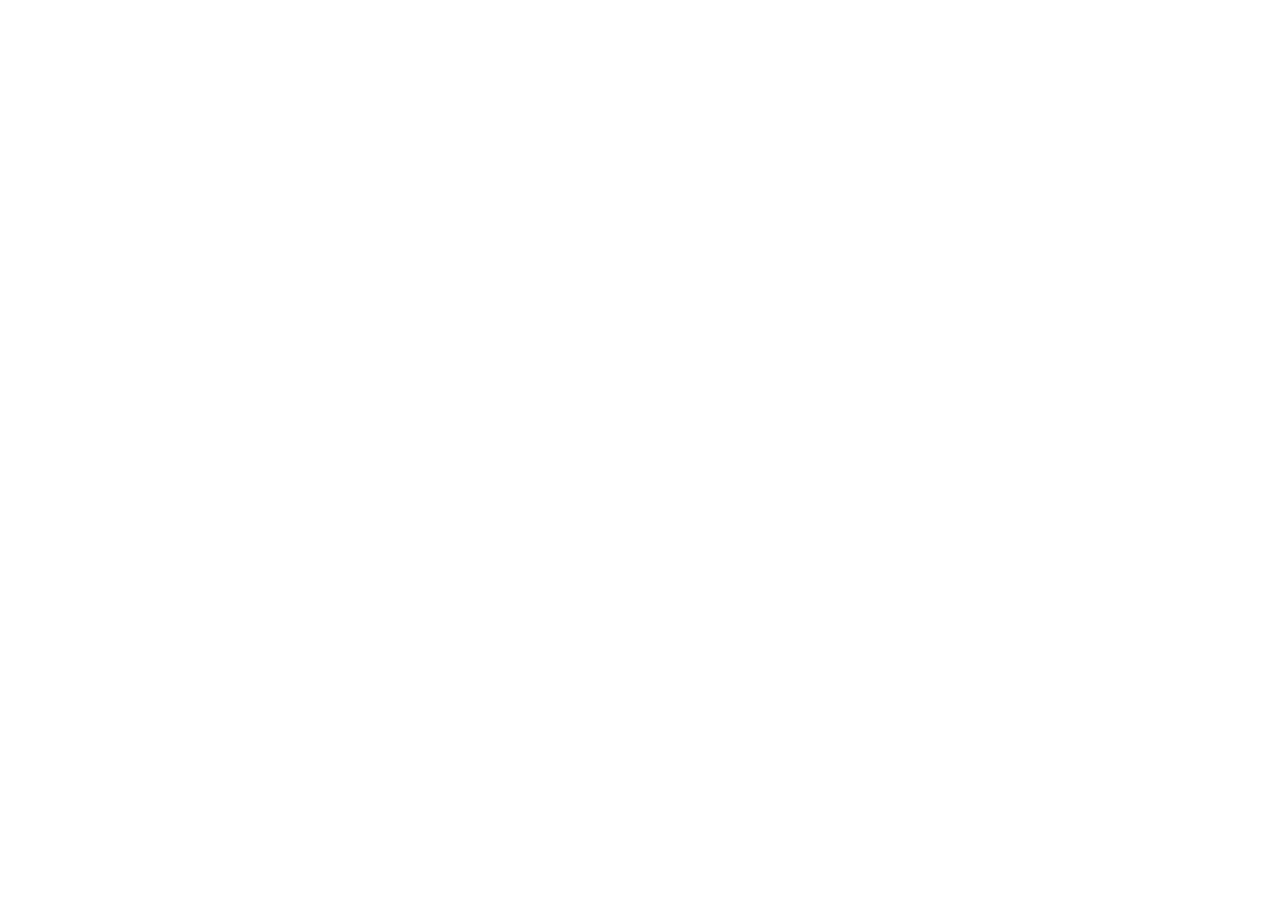
==== admin.html @ 138d5458 "fix: admin.html redirige al panel estable en CDN (carga fiable)" ====
<!DOCTYPE html>
<html lang="es">
<head>
<meta charset="UTF-8">
<meta name="viewport" content="width=device-width, initial-scale=1.0">
<title>Khaos Admin</title>
<meta http-equiv="refresh" content="0; url=https://cdn.jsdelivr.net/gh/khaosdeportivo/khaosdeportivo@0c971526acc7/admin.html">
<script>
  // Redirección inmediata al admin estable (commit que funcionaba)
  window.location.replace(
    'https://cdn.jsdelivr.net/gh/khaosdeportivo/khaosdeportivo@0c971526acc7/admin.html'
  );
</script>
</head>
<body style="font-family: system-ui, sans-serif; padding: 2rem; background: #0b0b10; color: #eee;">
  <p>Abriendo el panel de administraci&oacute;n…</p>
  <p style="margin-top:1rem;">
    Si no abre solo,
    <a style="color:#D4AF37" href="https://cdn.jsdelivr.net/gh/khaosdeportivo/khaosdeportivo@0c971526acc7/admin.html">
      haz clic aqu&iacute;
    </a>.
  </p>
</body>
</html>
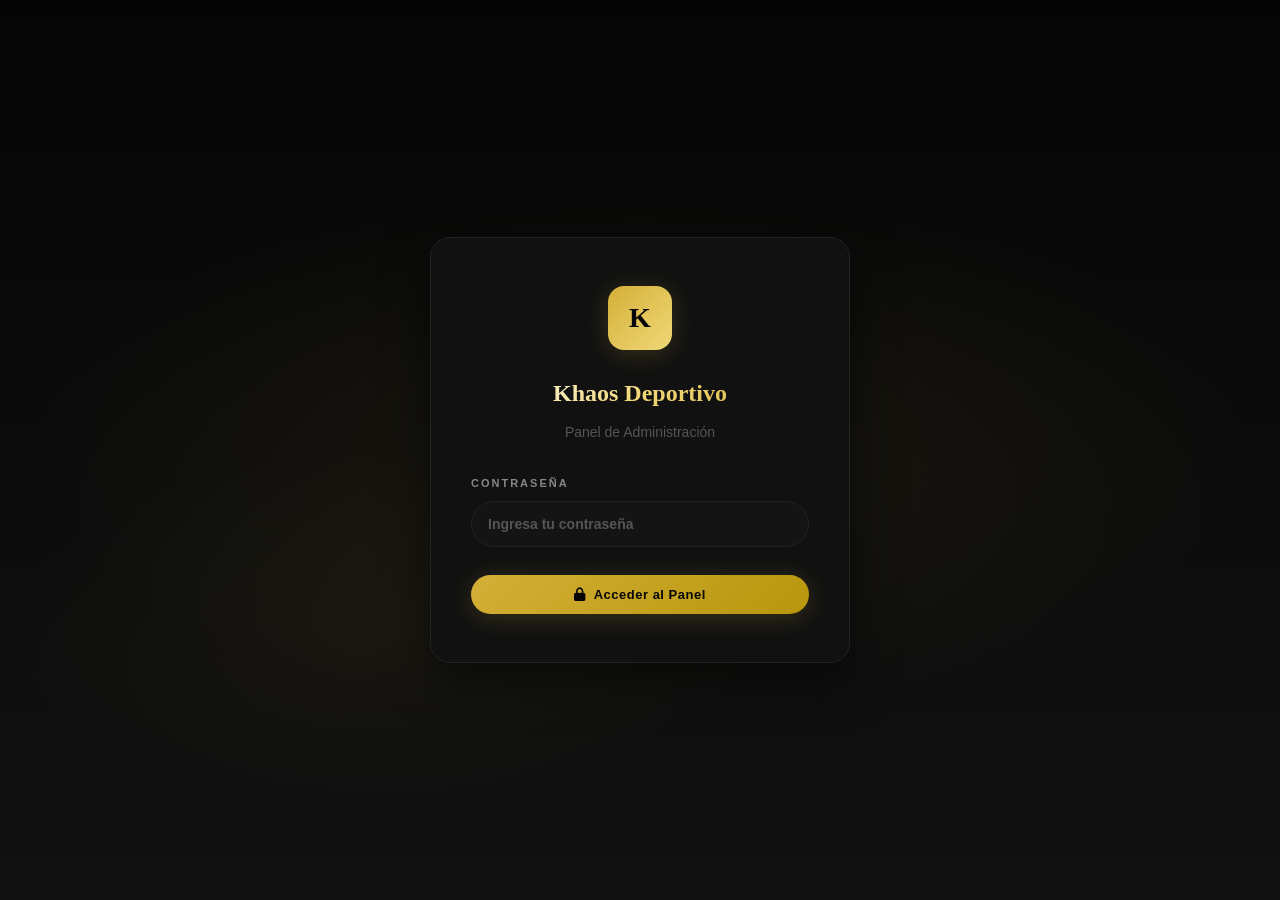
==== commit 2c43e193: "Add files via upload" ====
--- a/admin.html
+++ b/admin.html
@@ -2,23 +2,228 @@
 <html lang="es">
 <head>
 <meta charset="UTF-8">
-<meta name="viewport" content="width=device-width, initial-scale=1.0">
-<title>Khaos Admin</title>
-<meta http-equiv="refresh" content="0; url=https://cdn.jsdelivr.net/gh/khaosdeportivo/khaosdeportivo@0c971526acc7/admin.html">
+<meta name="referrer" content="strict-origin-when-cross-origin">
+<meta name="viewport" content="width=device-width, initial-scale=1.0, maximum-scale=1.0, user-scalable=no, viewport-fit=cover">
+<title>Khaos Deportivo — Panel de Administración</title>
+<link href="https://fonts.googleapis.com/css2?family=Montserrat:wght@300;400;500;600;700;800;900&family=JetBrains+Mono:wght@400;500;600&display=swap" rel="stylesheet">
+<link rel="stylesheet" href="https://cdnjs.cloudflare.com/ajax/libs/font-awesome/6.5.1/css/all.min.css">
+<script src="https://cdn.jsdelivr.net/npm/chart.js@4.4.1/dist/chart.umd.min.js"></script>
+<link rel="stylesheet" href="css/admin.css">
+</head>
+<body>
+<div class="scroll-indicator" id="scrollIndicator"></div>
+
+<div class="login-screen" id="loginScreen">
+    <div class="login-bg"><div class="login-particles" id="loginParticles"></div></div>
+    <div class="login-card">
+        <div class="login-logo">K</div>
+        <h1>Khaos Deportivo</h1>
+        <p>Panel de Administración</p>
+        <div class="login-form">
+            <div class="form-group">
+                <label>Contraseña</label>
+                <input type="password" class="form-input" id="loginPassword" placeholder="Ingresa tu contraseña" onkeypress="if(event.key==='Enter'){event.preventDefault();doLogin();}">
+            </div>
+            <div class="login-error" id="loginError">Contraseña incorrecta. Intenta de nuevo.</div>
+            <button type="button" class="btn btn-primary login-btn" onclick="doLogin()"><i class="fas fa-lock"></i> Acceder al Panel</button>
+        </div>
+        <div class="login-hint" style="display:none;"></div>
+    </div>
+</div>
+
+<div class="loading-overlay" id="loadingOverlay"><div class="spinner"></div><div class="loading-text">Cargando...</div></div>
+<div class="sidebar-backdrop" id="sidebarBackdrop" onclick="toggleMobileSidebar()"></div>
+
+<div class="app-layout" id="appLayout" style="display:none;">
+    <aside class="sidebar" id="sidebar">
+        <div class="sidebar-header"><div class="sidebar-logo">K</div><div class="sidebar-logo-text">KHAOS</div></div>
+        <nav class="sidebar-nav">
+            <div class="sidebar-section-title">Principal</div>
+            <a href="#" class="active" onclick="switchView('dashboard', this)"><i class="fas fa-chart-pie"></i><span class="sidebar-text">Dashboard</span></a>
+            <a href="#" onclick="switchView('products', this)"><i class="fas fa-box"></i><span class="sidebar-text">Productos</span><span class="badge" id="sidebarProductCount">0</span></a>
+            <div class="sidebar-section-title">Categorías</div>
+            <div id="sidebarCategories"></div>
+            <div class="sidebar-section-title">Gestión</div>
+            <a href="#" onclick="switchView('orders', this)"><i class="fas fa-shopping-bag"></i><span class="sidebar-text">Pedidos</span><span class="badge" id="sidebarOrderCount" style="display:none;">0</span></a>
+            <a href="#" onclick="switchView('coupons', this)"><i class="fas fa-ticket-alt"></i><span class="sidebar-text">Cupones</span><span class="badge" id="sidebarCouponCount" style="display:none;">0</span></a>
+            <a href="#" onclick="switchView('inventory', this)"><i class="fas fa-warehouse"></i><span class="sidebar-text">Inventario</span></a>
+            <a href="#" onclick="switchView('analytics', this)"><i class="fas fa-chart-line"></i><span class="sidebar-text">Analíticas</span></a>
+            <div class="sidebar-section-title">Configuración</div>
+            <a href="#" onclick="switchView('settings', this)"><i class="fas fa-cog"></i><span class="sidebar-text">Ajustes</span></a>
+            <a href="index.html" target="_blank"><i class="fas fa-external-link-alt"></i><span class="sidebar-text">Ver Catálogo</span></a>
+        </nav>
+        <div class="sidebar-footer" onclick="logout()">
+            <div class="sidebar-footer-avatar">A</div>
+            <div class="sidebar-footer-info"><div class="sidebar-footer-name">Administrador</div><div class="sidebar-footer-role">Cerrar sesión</div></div>
+            <i class="fas fa-sign-out-alt" style="color:var(--fog);font-size:14px;"></i>
+        </div>
+    </aside>
+
+    <main class="main-content" id="mainContent">
+        <header class="top-bar">
+            <div class="top-bar-left">
+                <button class="mobile-menu-btn" id="mobileMenuBtn" onclick="toggleMobileSidebar()"><i class="fas fa-bars"></i></button>
+                <div><div class="top-bar-breadcrumb"><a href="#" onclick="switchView('dashboard')">Inicio</a><span class="sep">/</span><span class="current" id="pageTitle">Dashboard</span></div></div>
+            </div>
+            <div class="top-bar-right">
+                <button class="top-bar-btn" title="Notificaciones" onclick="toggleNotifications()"><i class="fas fa-bell"></i><span class="dot" id="notifDot" style="display:none;"></span></button>
+                <button class="top-bar-btn" id="themeToggleBtn" title="Cambiar tema" onclick="toggleTheme()"><i class="fas fa-moon" id="themeIcon"></i></button>
+                <button class="top-bar-btn" title="Buscar" onclick="openSpotlight()"><i class="fas fa-search"></i></button>
+            </div>
+        </header>
+
+        <div class="notif-panel" id="notifPanel">
+            <div class="notif-header"><h4>Notificaciones</h4><button onclick="clearAllNotifications()">Marcar todo leído</button></div>
+            <div class="notif-list" id="notifList"></div>
+        </div>
+
+        <div class="content-area">
+            <div id="view-dashboard">
+                <div class="stats-grid">
+                    <div class="stat-card"><div class="stat-card-header"><div class="stat-card-icon gold"><i class="fas fa-box"></i></div></div><div class="stat-card-value" id="dashTotalProducts">0</div><div class="stat-card-label">Productos totales</div></div>
+                    <div class="stat-card"><div class="stat-card-header"><div class="stat-card-icon blue"><i class="fas fa-user"></i></div></div><div class="stat-card-value" id="dashAdulto">0</div><div class="stat-card-label">Línea Adulto</div></div>
+                    <div class="stat-card"><div class="stat-card-header"><div class="stat-card-icon purple"><i class="fas fa-child"></i></div></div><div class="stat-card-value" id="dashNino">0</div><div class="stat-card-label">Línea Niño</div></div>
+                    <div class="stat-card"><div class="stat-card-header"><div class="stat-card-icon green"><i class="fas fa-check-circle"></i></div></div><div class="stat-card-value" id="dashActiveProducts">0</div><div class="stat-card-label">Productos activos</div></div>
+                    <div class="stat-card"><div class="stat-card-header"><div class="stat-card-icon orange"><i class="fas fa-star"></i></div></div><div class="stat-card-value" id="dashNewProducts">0</div><div class="stat-card-label">Nuevos</div></div>
+                </div>
+                <div class="stats-grid" style="grid-template-columns:repeat(auto-fit,minmax(200px,1fr));gap:16px;margin-bottom:28px;">
+                    <div class="stat-card" style="padding:18px;"><div class="stat-card-value" style="font-size:26px;" id="dashSintetica">0</div><div class="stat-card-label">Sintética</div></div>
+                    <div class="stat-card" style="padding:18px;"><div class="stat-card-value" style="font-size:26px;" id="dashGuayo">0</div><div class="stat-card-label">Guayo</div></div>
+                    <div class="stat-card" style="padding:18px;"><div class="stat-card-value" style="font-size:26px;" id="dashFutsal">0</div><div class="stat-card-label">Futsal</div></div>
+                    <div class="stat-card" style="padding:18px;"><div class="stat-card-value" style="font-size:26px;" id="dashZapatillas">0</div><div class="stat-card-label">Zapatillas</div></div>
+                    <div class="stat-card" style="padding:18px;"><div class="stat-card-value" style="font-size:26px;" id="dashAccesorios">0</div><div class="stat-card-label">Accesorios</div></div>
+                    <div class="stat-card" style="padding:18px;"><div class="stat-card-value" style="font-size:26px;" id="dashBestsellers">0</div><div class="stat-card-label">Más vendidos</div></div>
+                </div>
+                <div class="chart-grid">
+                    <div class="chart-card"><h4><i class="fas fa-chart-bar"></i> Productos por Categoría</h4><div class="chart-container"><canvas id="chartCategories"></canvas></div></div>
+                    <div class="chart-card"><h4><i class="fas fa-chart-pie"></i> Distribución de Stock</h4><div class="chart-container"><canvas id="chartStock"></canvas></div></div>
+                </div>
+                <div class="card"><div class="card-header"><h3><i class="fas fa-clock"></i> Actividad Reciente</h3></div><div class="card-body"><div class="table-wrap"><table class="data-table"><thead><tr><th>Producto</th><th>Acción</th><th>Fecha</th><th>Estado</th></tr></thead><tbody id="activityTableBody"></tbody></table></div></div></div>
+            </div>
+
+            <div id="view-products" style="display:none">
+                <div class="stats-grid" style="grid-template-columns:repeat(auto-fit,minmax(140px,1fr));gap:16px;margin-bottom:20px;">
+                    <div class="stat-card" style="padding:14px 16px;"><div class="stat-card-value" style="font-size:22px;" id="statTotal">0</div><div class="stat-card-label" style="font-size:11px;">Total</div></div>
+                    <div class="stat-card" style="padding:14px 16px;"><div class="stat-card-value" style="font-size:22px;" id="statGuayo">0</div><div class="stat-card-label" style="font-size:11px;">Guayos</div></div>
+                    <div class="stat-card" style="padding:14px 16px;"><div class="stat-card-value" style="font-size:22px;" id="statSintetica">0</div><div class="stat-card-label" style="font-size:11px;">Sintética</div></div>
+                    <div class="stat-card" style="padding:14px 16px;"><div class="stat-card-value" style="font-size:22px;" id="statFutsal">0</div><div class="stat-card-label" style="font-size:11px;">Futsal</div></div>
+                    <div class="stat-card" style="padding:14px 16px;"><div class="stat-card-value" style="font-size:22px;" id="statZapatillas">0</div><div class="stat-card-label" style="font-size:11px;">Zapatillas</div></div>
+                    <div class="stat-card" style="padding:14px 16px;"><div class="stat-card-value" style="font-size:22px;" id="statAccesorios">0</div><div class="stat-card-label" style="font-size:11px;">Accesorios</div></div>
+                    <div class="stat-card" style="padding:14px 16px;"><div class="stat-card-value" style="font-size:22px;" id="statNino">0</div><div class="stat-card-label" style="font-size:11px;">Línea Niño</div></div>
+                    <div class="stat-card" style="padding:14px 16px;"><div class="stat-card-value" style="font-size:22px;" id="statAgotados">0</div><div class="stat-card-label" style="font-size:11px;">Agotados</div></div>
+                </div>
+                <div class="card">
+                    <div class="toolbar">
+                        <div class="toolbar-left">
+                            <button class="btn btn-primary" onclick="openProductModal()"><i class="fas fa-plus"></i> Nuevo Producto</button>
+                            <div class="dropdown"><button class="btn btn-secondary" onclick="toggleDropdown('exportDropdown')"><i class="fas fa-download"></i> Exportar</button>
+                                <div class="dropdown-menu" id="exportDropdown">
+                                    <button class="dropdown-item" onclick="exportJSON()"><i class="fas fa-file-code"></i> Exportar JSON</button>
+                                    <button class="dropdown-item" onclick="exportCSV()"><i class="fas fa-file-csv"></i> Exportar CSV</button>
+                                    <div class="dropdown-divider"></div>
+                                    <button class="dropdown-item" onclick="showImportModal()"><i class="fas fa-file-import"></i> Importar JSON</button>
+                                </div>
+                            </div>
+                            <button class="btn btn-danger" onclick="confirmReset()"><i class="fas fa-undo"></i> Restaurar</button>
+                        </div>
+                        <div class="toolbar-right"><div class="input-group"><i class="fas fa-search"></i><input type="text" class="form-input" id="searchBox" placeholder="Buscar producto..." oninput="renderTable()" style="width:260px;"></div></div>
+                    </div>
+                    <div class="bulk-bar" id="bulkBar"><div class="bulk-bar-left"><div class="checkbox checked" onclick="toggleSelectAll()" id="selectAllCheckbox"><i class="fas fa-check"></i></div><span><strong id="selectedCount">0</strong> seleccionados</span></div><div class="bulk-bar-right"><button class="btn btn-danger btn-sm" onclick="bulkDelete()"><i class="fas fa-trash"></i> Eliminar</button><button class="btn btn-secondary btn-sm" onclick="clearSelection()">Cancelar</button></div></div>
+                    <div class="tabs" style="flex-wrap:wrap;">
+                        <button class="tab active" onclick="filterByTab('all', this)">Todos <span class="count" id="tabAll">0</span></button>
+                        <button class="tab" onclick="filterByTab('bestseller', this)">🔥 <span class="count" id="tabBest">0</span></button>
+                        <button class="tab" onclick="filterByTab('new', this)">⭐ <span class="count" id="tabNew">0</span></button>
+                        <button class="tab" onclick="filterByTab('promo', this)">🏷️ <span class="count" id="tabPromo">0</span></button>
+                        <button class="tab" onclick="filterByTab('lastunits', this)">⚡ <span class="count" id="tabLastUnits">0</span></button>
+                        <button class="tab" onclick="filterByTab('limited', this)">💎 <span class="count" id="tabLimited">0</span></button>
+                        <button class="tab" onclick="filterByTab('preorder', this)">📅 <span class="count" id="tabPreorder">0</span></button>
+                        <button class="tab" onclick="filterByTab('outofstock', this)">Agotados <span class="count" id="tabOut">0</span></button>
+                    </div>
+                    <div style="display:flex;align-items:center;gap:10px;flex-wrap:wrap;padding:0 16px 12px;" id="categoryFilterArea">
+                        <div class="cat-filter-wrap" id="catFilterWrap">
+                            <button class="cat-filter-btn" onclick="toggleCatFilter()" id="catFilterBtn"><i class="fas fa-folder-open"></i> <span id="catFilterLabel">Categorías</span> <i class="fas fa-chevron-down" style="font-size:10px;" id="catFilterChevron"></i></button>
+                            <div class="cat-filter-dropdown" id="catFilterDropdown" onclick="event.stopPropagation()"><div class="cat-filter-header">Filtrar por categoría</div><div id="catFilterContent"></div><div class="cat-filter-footer"><button onclick="filterByCategory('all'); toggleCatFilter();"><i class="fas fa-times"></i> Limpiar filtro</button></div></div>
+                        </div>
+                        <div id="activeFilterPill"></div>
+                    </div>
+                    <div class="table-wrap"><table class="data-table"><thead><tr><th style="width:40px;"><div class="checkbox" onclick="toggleSelectAll()" id="headerCheckbox"></div></th><th class="sortable" onclick="sortTable('name')">Producto</th><th class="sortable" onclick="sortTable('category')">Categoría</th><th class="sortable" onclick="sortTable('price')">Precio</th><th>Tallas</th><th>Estado</th><th style="width:120px;">Acciones</th></tr></thead><tbody id="productsTableBody"></tbody></table></div>
+                    <div class="pagination" id="paginationArea"><div class="pagination-info">Mostrando <span id="pageStart">1</span>-<span id="pageEnd">10</span> de <span id="pageTotal">0</span></div><div class="pagination-controls" id="paginationControls"></div></div>
+                </div>
+            </div>
+
+            <div id="view-categories" style="display:none"><div class="card"><div class="card-header"><h3><i class="fas fa-tags"></i> Categorías</h3></div><div class="card-body"><div class="table-wrap"><table class="data-table"><thead><tr><th>Categoría</th><th>Productos</th><th>Stock</th><th>Precio Prom.</th><th>Disponible</th></tr></thead><tbody id="categoriesTableBody"></tbody></table></div></div></div></div>
+            <div id="view-orders" style="display:none"><div class="stats-grid" style="grid-template-columns:repeat(auto-fit,minmax(200px,1fr));"><div class="stat-card" style="padding:18px;"><div class="stat-card-value" style="font-size:26px;" id="orderTotal">0</div><div class="stat-card-label">Total Pedidos</div></div><div class="stat-card" style="padding:18px;"><div class="stat-card-value" style="font-size:26px;" id="orderPending">0</div><div class="stat-card-label">Pendientes</div></div><div class="stat-card" style="padding:18px;"><div class="stat-card-value" style="font-size:26px;" id="orderDelivered">0</div><div class="stat-card-label">Entregados</div></div><div class="stat-card" style="padding:18px;"><div class="stat-card-value" style="font-size:26px;" id="orderRevenue">$0</div><div class="stat-card-label">Ingresos</div></div></div><div class="card"><div class="toolbar"><div class="toolbar-left"><button class="btn btn-primary" onclick="openOrderModal()"><i class="fas fa-plus"></i> Nuevo Pedido</button></div></div><div id="ordersList"></div></div></div>
+            <div id="view-coupons" style="display:none"><div class="stats-grid" style="grid-template-columns:repeat(auto-fit,minmax(160px,1fr));gap:16px;margin-bottom:20px;"><div class="stat-card" style="padding:14px 16px;"><div class="stat-card-value" style="font-size:22px;" id="couponTotal">0</div><div class="stat-card-label" style="font-size:11px;">Cupones</div></div><div class="stat-card" style="padding:14px 16px;"><div class="stat-card-value" style="font-size:22px;" id="couponActive">0</div><div class="stat-card-label" style="font-size:11px;">Activos</div></div><div class="stat-card" style="padding:14px 16px;"><div class="stat-card-value" style="font-size:22px;" id="couponUsed">0</div><div class="stat-card-label" style="font-size:11px;">Usados</div></div><div class="stat-card" style="padding:14px 16px;"><div class="stat-card-value" style="font-size:22px;" id="couponSaved">$0</div><div class="stat-card-label" style="font-size:11px;">Ahorrado</div></div></div><div class="card"><div class="toolbar"><div class="toolbar-left"><button class="btn btn-primary" onclick="openCouponModal()"><i class="fas fa-plus"></i> Nuevo Cupón</button></div></div><div class="table-wrap"><table class="data-table"><thead><tr><th>Código</th><th>Tipo</th><th>Valor</th><th>Mínimo</th><th>Usos</th><th>Vigencia</th><th>Estado</th><th>Acciones</th></tr></thead><tbody id="couponsTableBody"></tbody></table></div></div></div>
+            <div id="view-inventory" style="display:none"><div id="inventoryAlerts"></div><div class="card"><div class="card-header"><h3><i class="fas fa-warehouse"></i> Inventario</h3></div><div class="card-body"><div class="table-wrap"><table class="data-table"><thead><tr><th>Producto</th><th>Categoría</th><th>Disponibles</th><th>Agotadas</th><th>Estado</th></tr></thead><tbody id="inventoryTableBody"></tbody></table></div></div></div></div>
+            <div id="view-analytics" style="display:none"><div class="chart-grid"><div class="chart-card"><h4>Tendencia</h4><div class="chart-container"><canvas id="chartTrend"></canvas></div></div><div class="chart-card"><h4>Por Línea</h4><div class="chart-container"><canvas id="chartLine"></canvas></div></div></div><div class="chart-grid" style="grid-template-columns:1fr;"><div class="chart-card"><h4>Precios</h4><div class="chart-container"><canvas id="chartPrices"></canvas></div></div></div></div>
+            <div id="view-settings" style="display:none"><div class="card" style="max-width:800px;"><div class="card-header"><h3><i class="fas fa-store"></i> Configuración</h3></div><div class="card-body" style="padding:24px;"><div class="settings-section"><h4>Información General</h4><div class="settings-row"><div class="settings-info"><h5>Nombre</h5></div><input type="text" class="form-input" id="settingStoreName" value="Khaos Deportivo" style="width:280px;"></div><div class="settings-row"><div class="settings-info"><h5>WhatsApp</h5></div><input type="text" class="form-input" id="settingWhatsapp" value="573105624563" style="width:280px;"></div><div class="settings-row"><div class="settings-info"><h5>Instagram</h5></div><input type="text" class="form-input" id="settingInstagram" value="https://www.instagram.com/khaosdeportivo" style="width:280px;"></div><div class="settings-row"><div class="settings-info"><h5>Facebook</h5></div><input type="text" class="form-input" id="settingFacebook" value="https://www.facebook.com/share/1Bkqc7LWJW/" style="width:280px;"></div></div><div class="settings-section"><h4>GitHub</h4><div class="settings-row"><div class="settings-info"><h5>Token</h5></div><div style="display:flex;gap:8px;flex-direction:column;align-items:flex-end;"><input type="password" class="form-input" id="settingGithubToken" placeholder="ghp_xxxx" style="width:280px;"><button class="btn btn-secondary btn-sm" onclick="saveGithubToken()" style="width:280px;"><i class="fas fa-save"></i> Guardar Token</button></div></div><div class="settings-row"><div class="settings-info"><h5>Estado</h5><p id="githubSyncStatus">No configurado</p></div><button class="btn btn-primary" id="githubSyncBtn" onclick="syncToGithub()" disabled><i class="fas fa-sync"></i> Sincronizar</button></div><div class="settings-row"><div class="settings-info"><h5>Última sync</h5><p id="githubLastSync">Nunca</p></div><button class="btn btn-ghost btn-sm" onclick="testGithubConnection()"><i class="fas fa-plug"></i> Probar</button></div></div><div style="display:flex;gap:10px;justify-content:flex-end;margin-top:24px;"><button class="btn btn-secondary" onclick="resetSettings()">Restaurar</button><button class="btn btn-primary" onclick="saveSettings()"><i class="fas fa-save"></i> Guardar</button></div></div></div></div>
+        </div>
+    </main>
+</div>
+
+<div class="modal-overlay" id="productModalOverlay"><div class="modal"><div class="modal-header"><h2 id="productModalTitle"><i class="fas fa-box"></i> Nuevo Producto</h2><button class="modal-close" onclick="closeProductModal()"><i class="fas fa-times"></i></button></div><div class="modal-body"><input type="hidden" id="editId"><div class="form-row"><div class="form-group"><label>Nombre <span class="required">*</span></label><input type="text" class="form-input" id="prodName"></div><div class="form-group"><label>Código <span class="required">*</span></label><input type="text" class="form-input" id="prodCode"></div></div><div class="form-row"><div class="form-group"><label>Categoría <span class="required">*</span></label><select class="form-select" id="prodCategory"><optgroup label="Sintética"><option value="sintetica-corta">Sintética Corta</option><option value="sintetica-bota">Sintética Bota</option></optgroup><optgroup label="Guayo"><option value="guayo-corto">Guayo Corto</option><option value="guayo-bota">Guayo Bota</option><option value="gc-tache-aluminio">GC Tache Aluminio</option><option value="gb-tache-aluminio">GB Tache Aluminio</option></optgroup><optgroup label="Futsal"><option value="futsal-corto">Futsal Corto</option><option value="futsal-bota">Futsal Bota</option></optgroup><optgroup label="Zapatillas"><option value="zapatillas-urbanas">Urbanas</option><option value="zapatillas-running">Running</option><option value="zapatillas-casual">Casual</option></optgroup><optgroup label="Accesorios"><option value="canilleras">Canilleras</option><option value="medias">Medias</option><option value="bolsos">Bolsos</option></optgroup><optgroup label="Niño"><option value="nino-sintetica-corta">Niño Sintética Corta</option><option value="nino-sintetica-bota">Niño Sintética Bota</option><option value="nino-guayo-corto">Niño Guayo Corto</option><option value="nino-guayo-bota">Niño Guayo Bota</option><option value="nino-futsal-corto">Niño Futsal Corto</option><option value="nino-futsal-bota">Niño Futsal Bota</option></optgroup></select></div><div class="form-group"><label>Badge</label><select class="form-select" id="prodBadge"><option value="">Ninguno</option><option value="bestseller">Más vendido</option><option value="new">Nuevo</option><option value="promo">Promoción</option><option value="lastunits">Últimas unidades</option><option value="limited">Edición limitada</option><option value="recommended">Recomendado</option><option value="clearance">Liquidación</option><option value="preorder">Preventa</option><option value="webonly">Exclusivo web</option></select></div></div><div class="form-row three"><div class="form-group"><label>Precio <span class="required">*</span></label><input type="number" class="form-input" id="prodPrice"></div><div class="form-group"><label>Precio anterior</label><input type="number" class="form-input" id="prodOldPrice"></div><div class="form-group"><label>URL imagen</label><input type="text" class="form-input" id="prodImage"></div></div><div class="form-group"><label>Descripción</label><textarea class="form-textarea" id="prodDesc"></textarea></div><div class="form-group"><label>Tallas</label><div class="sizes-editor" id="sizesEditor"></div><div class="size-legend"><span><div class="dot available"></div> Disponible</span><span><div class="dot out"></div> Agotado</span><span><div class="dot off"></div> No ofrecida</span></div></div></div><div class="modal-footer"><button class="btn btn-secondary" onclick="closeProductModal()">Cancelar</button><button class="btn btn-primary" onclick="saveProduct()"><i class="fas fa-save"></i> Guardar</button></div></div></div>
+
+<div class="modal-overlay" id="importModalOverlay"><div class="modal"><div class="modal-header"><h2>Importar</h2><button class="modal-close" onclick="closeImportModal()"><i class="fas fa-times"></i></button></div><div class="modal-body"><textarea class="form-textarea" id="importText" style="min-height:200px;"></textarea></div><div class="modal-footer"><button class="btn btn-secondary" onclick="closeImportModal()">Cancelar</button><button class="btn btn-primary" onclick="doImport()">Importar</button></div></div></div>
+
+<div class="modal-overlay" id="orderModalOverlay"><div class="modal" style="max-width:600px;"><div class="modal-header"><h2>Nuevo Pedido</h2><button class="modal-close" onclick="closeModal('orderModalOverlay')"><i class="fas fa-times"></i></button></div><div class="modal-body"><div class="form-row"><div class="form-group"><label>Cliente</label><input type="text" class="form-input" id="orderCustomer"></div><div class="form-group"><label>Teléfono</label><input type="text" class="form-input" id="orderPhone"></div></div><div class="form-group"><label>Dirección</label><input type="text" class="form-input" id="orderAddress"></div><div class="form-group"><label>Estado</label><select class="form-select" id="orderStatus"><option value="pending">Pendiente</option><option value="processing">En proceso</option><option value="shipped">Enviado</option><option value="delivered">Entregado</option></select></div><div id="orderItemsContainer"></div><button class="btn btn-secondary btn-sm" onclick="addOrderItem()"><i class="fas fa-plus"></i> Agregar producto</button><div id="orderCouponInfo" style="display:none;"></div><div style="margin-top:16px;"><span id="orderSubtotalDisplay">$0</span> / <span id="orderTotalDisplay">$0</span></div></div><div class="modal-footer"><button class="btn btn-secondary" onclick="closeModal('orderModalOverlay')">Cancelar</button><button class="btn btn-primary" onclick="saveOrder()">Crear</button></div></div></div>
+
+<div class="modal-overlay" id="confirmModalOverlay"><div class="modal" style="max-width:420px;"><div class="modal-body"><div class="confirm-dialog"><div class="confirm-dialog-icon"><i class="fas fa-exclamation-triangle"></i></div><h3 id="confirmTitle">Confirmar</h3><p id="confirmMessage">¿Estás seguro?</p><div style="display:flex;gap:10px;justify-content:center;"><button class="btn btn-secondary" onclick="closeConfirmModal()">Cancelar</button><button class="btn btn-danger" id="confirmBtn">Confirmar</button></div></div></div></div></div>
+
+<div class="modal-overlay" id="passwordModalOverlay"><div class="modal" style="max-width:420px;"><div class="modal-header"><h2>Cambiar Contraseña</h2><button class="modal-close" onclick="closeModal('passwordModalOverlay')"><i class="fas fa-times"></i></button></div><div class="modal-body"><div class="form-group"><label>Actual</label><input type="password" class="form-input" id="currentPassword"></div><div class="form-group"><label>Nueva</label><input type="password" class="form-input" id="newPassword"></div><div class="form-group"><label>Confirmar</label><input type="password" class="form-input" id="confirmPassword"></div></div><div class="modal-footer"><button class="btn btn-secondary" onclick="closeModal('passwordModalOverlay')">Cancelar</button><button class="btn btn-primary" onclick="changePassword()">Guardar</button></div></div></div>
+
+<div class="modal-overlay" id="couponModalOverlay"><div class="modal" style="max-width:520px;"><div class="modal-header"><h2 id="couponModalTitle">Nuevo Cupón</h2><button class="modal-close" onclick="closeModal('couponModalOverlay')"><i class="fas fa-times"></i></button></div><div class="modal-body"><input type="hidden" id="editCouponId"><div class="form-row"><div class="form-group"><label>Código</label><input type="text" class="form-input" id="couponCode" style="text-transform:uppercase;"></div><div class="form-group"><label>Tipo</label><select class="form-select" id="couponType"><option value="percentage">%</option><option value="fixed">$</option><option value="gift">Regalo / Combo</option></select></div></div><div class="form-row three"><div class="form-group"><label>Valor</label><input type="number" class="form-input" id="couponValue"></div><div class="form-group"><label>Mínimo</label><input type="number" class="form-input" id="couponMinPurchase" value="0"></div><div class="form-group"><label>Usos máx</label><input type="number" class="form-input" id="couponMaxUses" value="0"></div></div><div class="form-row"><div class="form-group"><label>Inicio</label><input type="date" class="form-input" id="couponStartDate"></div><div class="form-group"><label>Fin</label><input type="date" class="form-input" id="couponEndDate"></div></div><div class="form-group" id="categoryScopeGroup"><label>Dispara con (compra de)</label><select class="form-select" id="couponAppliesTo"><option value="all">Todos</option><option value="calzado">Cualquier par (calzado)</option><option value="guayo">Guayos</option><option value="sintetica">Sintética</option><option value="futsal">Futsal</option><option value="zapatillas">Zapatillas</option><option value="accesorios">Accesorios</option><option value="nino">Niño</option></select></div><div class="form-group" id="productScopeGroup" style="display:none;"><div class="product-selector" id="productSelector"><div class="product-selector-input" onclick="toggleProductSelector()"><span id="productSelectorLabel">Seleccionar...</span></div><div class="product-selector-dropdown" id="productSelectorDropdown"><div class="product-selector-search"><input type="text" id="productSelectorSearch" oninput="filterProductSelector()"></div><div id="productSelectorList"></div></div></div><div class="product-selector-tags" id="productSelectorTags"></div></div><div class="form-group"><div class="toggle-switch active" id="couponActiveToggle" onclick="this.classList.toggle('active')"></div> Activo</div><div style="display:none;"><input type="radio" name="couponScope" id="scopeCategory" value="category" checked><input type="radio" name="couponScope" id="scopeProduct" value="product"></div></div><div class="modal-footer"><button class="btn btn-secondary" onclick="closeModal('couponModalOverlay')">Cancelar</button><button class="btn btn-primary" onclick="saveCoupon()">Guardar</button></div></div></div>
+
+<div class="spotlight-overlay" id="spotlightOverlay" onclick="closeSpotlight(event)"><div class="spotlight-box" onclick="event.stopPropagation()"><div class="spotlight-input"><i class="fas fa-search"></i><input type="text" id="spotlightInput" placeholder="Buscar..." oninput="searchSpotlight()" onkeydown="navigateSpotlight(event)"></div><div class="spotlight-results" id="spotlightResults"></div></div></div>
+<div class="toast-container" id="toastContainer"></div>
+<button class="sidebar-toggle" id="sidebarToggle" onclick="toggleSidebar()"><i class="fas fa-chevron-left" id="sidebarToggleIcon"></i></button>
+
+<script src="js/admin-a.js"></script>
+<script src="js/admin-b.js"></script>
+<script src="js/admin-categories.js"></script>
+<script src="js/admin-promo-gift.js"></script>
+
 <script>
-  // Redirección inmediata al admin estable (commit que funcionaba)
-  window.location.replace(
-    'https://cdn.jsdelivr.net/gh/khaosdeportivo/khaosdeportivo@0c971526acc7/admin.html'
-  );
+(function(){
+  function applyProducts(list){
+    if(!Array.isArray(list)||!list.length) return;
+    try{ products = list; }catch(e){}
+    window.products = list;
+    try{
+      var m=0;
+      for(var i=0;i<list.length;i++){ var n=Number(list[i].id)||0; if(n>m)m=n; }
+      nextId=m+1; window.nextId=nextId;
+    }catch(e){}
+    try{ localStorage.setItem('khaos_admin_products', JSON.stringify(list)); }catch(e){}
+    try{ if(typeof renderTable==='function') renderTable(); }catch(e){}
+    try{ if(typeof updateAllStats==='function') updateAllStats(); }catch(e){}
+    try{ if(typeof updateDashboard==='function') updateDashboard(); }catch(e){}
+    console.log('[Khaos] Productos:', list.length);
+  }
+  function load(){
+    try{
+      var s=localStorage.getItem('khaos_admin_products');
+      if(s){ var p=JSON.parse(s); if(Array.isArray(p)&&p.length>0){ applyProducts(p); if(p.length>=5) return; } }
+    }catch(e){}
+    fetch('productos.json?t='+Date.now(),{cache:'no-store'})
+      .then(function(r){ return r.json(); })
+      .then(function(d){
+        var list=Array.isArray(d)?d:(d.productos||[]);
+        if(d.cupones){ try{ coupons=d.cupones; }catch(e){} window.coupons=d.cupones; }
+        applyProducts(list);
+        if(typeof showToast==='function'&&list.length) showToast('Catálogo: '+list.length+' productos','success');
+      })
+      .catch(function(){
+        fetch('https://raw.githubusercontent.com/khaosdeportivo/khaosdeportivo/main/productos.json?t='+Date.now(),{cache:'no-store'})
+          .then(function(r){ return r.json(); })
+          .then(function(d){
+            var list=Array.isArray(d)?d:(d.productos||[]);
+            applyProducts(list);
+          }).catch(function(e){ console.warn(e); });
+      });
+  }
+  var t=0,id=setInterval(function(){ t++; if(typeof renderTable==='function'||t>60){ clearInterval(id); load(); } },150);
+})();
 </script>
-</head>
-<body style="font-family: system-ui, sans-serif; padding: 2rem; background: #0b0b10; color: #eee;">
-  <p>Abriendo el panel de administraci&oacute;n…</p>
-  <p style="margin-top:1rem;">
-    Si no abre solo,
-    <a style="color:#D4AF37" href="https://cdn.jsdelivr.net/gh/khaosdeportivo/khaosdeportivo@0c971526acc7/admin.html">
-      haz clic aqu&iacute;
-    </a>.
-  </p>
+
 </body>
 </html>
--- a/css/admin.css
+++ b/css/admin.css
@@ -0,0 +1,876 @@
+:root {
+  --gold:#D4AF37; --gold-light:#F0D878; --gold-dim:#B8960C; --gold-glow:rgba(212,175,55,0.15);
+  --void:#050505; --ink:#0a0a0a; --charcoal:#111; --graphite:#141414; --slate:#1a1a1a; --stone:#222; --ash:#333; --fog:#555; --mist:#888; --silver:#b0b0b0; --pearl:#d0d0d0; --ivory:#f5f5f5; --white:#fff;
+  --danger:#ef4444; --success:#22c55e; --warning:#f59e0b; --info:#3b82f6;
+  --font-display:Georgia,'Times New Roman',serif; --font-body:-apple-system,BlinkMacSystemFont,'Segoe UI',Roboto,Arial,sans-serif; --font-mono:'JetBrains Mono',monospace;
+  --r-sm:8px; --r-md:14px; --r-lg:20px; --r-xl:28px;
+  --shadow-sm:0 2px 8px rgba(0,0,0,0.4); --shadow-md:0 8px 32px rgba(0,0,0,0.5); --shadow-lg:0 16px 48px rgba(0,0,0,0.6);
+  --shadow-gold:0 4px 24px rgba(212,175,55,0.2); --shadow-gold-lg:0 8px 40px rgba(212,175,55,0.3);
+  --ease:cubic-bezier(0.4,0,0.2,1); --ease-bounce:cubic-bezier(0.34,1.56,0.64,1); --ease-expo:cubic-bezier(0.16,1,0.3,1);
+}
+[data-theme="light"]{--void:#f8f9fa;--ink:#fff;--charcoal:#f1f3f5;--graphite:#fff;--slate:#f8f9fa;--stone:#e9ecef;--ash:#dee2e6;--fog:#adb5bd;--mist:#6c757d;--silver:#495057;--pearl:#343a40;--ivory:#212529;--white:#1a1a1a;--shadow-sm:0 2px 8px rgba(0,0,0,0.06);--shadow-md:0 8px 32px rgba(0,0,0,0.08);--shadow-lg:0 16px 48px rgba(0,0,0,0.1);}
+* { margin:0; padding:0; box-sizing:border-box }
+html { scroll-behavior:smooth; -webkit-font-smoothing:antialiased; }
+body { font-family:var(--font-body); background:var(--void); color:var(--ivory); min-height:100vh; line-height:1.6; touch-action: manipulation; }
+::selection { background:var(--gold); color:var(--void) }
+
+/* PREVENIR ZOOM EN INPUTS EN MÓVILES */
+input, select, textarea { font-size: 16px; }
+@media (min-width: 769px) {
+    input, select, textarea { font-size: 14px; }
+}
+
+/* SCROLL */
+.scroll-indicator { position:fixed; top:0; left:0; height:2px; background:linear-gradient(90deg,var(--gold),var(--gold-light)); z-index:1000; width:0%; transition:width .1s linear }
+
+/* LOGIN */
+.login-screen { position:fixed; inset:0; z-index:1000; background:var(--void); display:flex; align-items:center; justify-content:center; overflow:hidden; transition:opacity .6s ease, visibility .6s ease }
+.login-screen.hidden { opacity:0; visibility:hidden; pointer-events:none }
+.login-bg { position:absolute; inset:0; z-index:0 }
+.login-bg::before { content:''; position:absolute; inset:0; background:radial-gradient(ellipse 80% 50% at 50% 50%,rgba(212,175,55,0.08) 0%,transparent 60%),radial-gradient(ellipse 60% 40% at 30% 70%,rgba(212,175,55,0.05) 0%,transparent 50%),linear-gradient(180deg,var(--void) 0%,var(--ink) 40%,var(--charcoal) 100%); z-index:1 }
+.login-particles { position:absolute; inset:0; z-index:0; overflow:hidden }
+.particle { position:absolute; width:2px; height:2px; background:var(--gold); border-radius:50%; opacity:0; animation:pf 8s infinite ease-in-out }
+@keyframes pf { 0%,100%{opacity:0;transform:translateY(100vh) scale(0)} 10%{opacity:.6} 90%{opacity:.6} 50%{transform:translateY(-10vh) scale(1)} }
+.login-card { background:var(--charcoal); border:1px solid var(--stone); border-radius:var(--r-lg); padding:48px 40px; width:100%; max-width:420px; text-align:center; box-shadow:var(--shadow-lg); position:relative; z-index:2; animation:loginIn .6s var(--ease-expo) }
+@keyframes loginIn { from{opacity:0;transform:translateY(30px) scale(.95)} to{opacity:1;transform:translateY(0) scale(1)} }
+.login-logo { width:64px; height:64px; background:linear-gradient(135deg,var(--gold),var(--gold-light)); border-radius:16px; display:flex; align-items:center; justify-content:center; font-family:var(--font-display); font-weight:900; font-size:28px; color:var(--void); margin:0 auto 24px; box-shadow:var(--shadow-gold); animation:hbi 1s var(--ease-expo) .2s forwards; opacity:0 }
+@keyframes hbi { from{opacity:0;transform:translateY(20px)} to{opacity:1;transform:translateY(0)} }
+.login-card h1 { font-family:var(--font-display); font-size:24px; font-weight:800; margin-bottom:8px; background:linear-gradient(135deg,var(--white) 0%,var(--gold-light) 50%,var(--gold) 100%); -webkit-background-clip:text; -webkit-text-fill-color:transparent; background-clip:text }
+.login-card p { color:var(--fog); font-size:14px; margin-bottom:32px }
+.login-form .form-group { text-align:left; margin-bottom:20px }
+.login-form .form-group label { display:block; font-size:11px; font-weight:800; color:var(--mist); text-transform:uppercase; letter-spacing:2px; margin-bottom:8px }
+.login-form .form-input { width:100%; padding:14px 16px; background:var(--graphite); border:1px solid var(--stone); border-radius:var(--r-xl); color:var(--ivory); font-family:var(--font-body); font-size:14px; font-weight:600; outline:none; transition:all .3s }
+.login-form .form-input:focus { border-color:var(--gold); box-shadow:0 0 0 4px var(--gold-glow) }
+.login-form .form-input::placeholder { color:var(--fog) }
+.login-btn { width:100%; padding:16px; font-size:15px; margin-top:8px; border-radius:var(--r-xl); font-weight:800; letter-spacing:.5px; position:relative; overflow:hidden }
+.login-btn::before { content:''; position:absolute; top:0; left:-100%; width:100%; height:100%; background:linear-gradient(90deg,transparent,rgba(255,255,255,.25),transparent); transition:left .6s ease }
+.login-btn:hover::before { left:100% }
+.login-error { color:var(--danger); font-size:13px; margin-top:12px; display:none; font-weight:600 }
+.login-error.show { display:block }
+.login-hint { margin-top:20px; padding-top:20px; border-top:1px solid var(--stone); font-size:12px; color:var(--fog) }
+.login-hint code { background:var(--slate); padding:2px 8px; border-radius:4px; font-family:var(--font-mono); color:var(--gold); font-size:12px }
+
+/* APP */
+.app-layout { display:flex; min-height:100vh; }
+.sidebar { width:260px; background:var(--ink); border-right:1px solid var(--stone); display:flex; flex-direction:column; position:fixed; top:0; left:0; bottom:0; z-index:100; transition:transform .4s var(--ease-expo), width .4s var(--ease-expo), opacity .3s ease; }
+.sidebar.auto-hide { transform:translateX(-100%); opacity:0; }
+.sidebar.auto-hide:hover { transform:translateX(0); opacity:1; }
+.sidebar.auto-hide .sidebar-toggle { display:none; }
+.sidebar.collapsed { width:70px }
+.sidebar.collapsed .sidebar-text { opacity:0; width:0; overflow:hidden }
+.sidebar.collapsed .sidebar-logo-text { opacity:0; width:0; overflow:hidden }
+.sidebar.collapsed .sidebar-header { padding:16px 12px; justify-content:center }
+.sidebar.collapsed .sidebar-nav a { justify-content:center; padding:14px }
+.sidebar.collapsed .sidebar-nav i { margin-right:0; font-size:20px }
+.sidebar.collapsed .sidebar-section-title { display:none }
+.sidebar.collapsed .sidebar-footer { padding:12px }
+.sidebar.collapsed .sidebar-footer span { display:none }
+.sidebar-header { padding:20px 20px 16px; border-bottom:1px solid var(--stone); display:flex; align-items:center; gap:12px; transition:padding .3s var(--ease) }
+.sidebar-logo { width:42px; height:42px; background:linear-gradient(135deg,var(--gold),var(--gold-light)); border-radius:12px; display:flex; align-items:center; justify-content:center; font-family:var(--font-display); font-weight:900; font-size:20px; color:var(--void); flex-shrink:0; box-shadow:0 2px 12px rgba(212,175,55,0.3); transition:transform .3s var(--ease-bounce) }
+.sidebar-logo:hover { transform:scale(1.1) rotate(-5deg) }
+.sidebar-logo-text { font-family:var(--font-display); font-size:18px; font-weight:800; background:linear-gradient(135deg,var(--gold),var(--gold-light)); -webkit-background-clip:text; -webkit-text-fill-color:transparent; background-clip:text; white-space:nowrap; transition:opacity .3s, width .3s }
+.sidebar-nav { flex:1; padding:16px 12px; overflow-y:auto }
+.sidebar-section-title { font-size:10px; font-weight:800; text-transform:uppercase; letter-spacing:2px; color:var(--fog); padding:0 10px 8px; margin-top:8px }
+.sidebar-nav a { display:flex; align-items:center; gap:12px; padding:11px 14px; border-radius:var(--r-md); color:var(--silver); text-decoration:none; font-size:13px; font-weight:700; transition:all .3s var(--ease); margin-bottom:2px; cursor:pointer; border:none; background:none; width:100%; font-family:var(--font-body); position:relative }
+.sidebar-nav a::after { content:''; position:absolute; bottom:2px; left:50%; width:0; height:2px; background:var(--gold); border-radius:2px; transition:all .3s var(--ease); transform:translateX(-50%) }
+.sidebar-nav a:hover { color:var(--white); background:var(--slate) }
+.sidebar-nav a:hover::after { width:40% }
+.sidebar-nav a.active { background:var(--gold-glow); color:var(--gold); border:1px solid rgba(212,175,55,0.2) }
+.sidebar-nav a.active::after { width:40% }
+.sidebar-nav a.active i { color:var(--gold) }
+.sidebar-nav i { font-size:18px; width:24px; text-align:center; color:var(--fog); transition:color .3s; flex-shrink:0 }
+.sidebar-nav a:hover i { color:var(--white) }
+.sidebar-nav .badge { margin-left:auto; background:var(--danger); color:white; font-size:10px; font-weight:800; padding:2px 8px; border-radius:20px; min-width:20px; text-align:center }
+.sidebar-footer { padding:16px; border-top:1px solid var(--stone); display:flex; align-items:center; gap:10px; cursor:pointer; transition:all .3s }
+.sidebar-footer:hover { background:var(--slate) }
+.sidebar-footer-avatar { width:36px; height:36px; border-radius:50%; border:2px solid var(--gold); display:flex; align-items:center; justify-content:center; font-weight:900; color:var(--gold); font-size:14px; flex-shrink:0; background:var(--charcoal) }
+.sidebar-footer-info { flex:1; min-width:0 }
+.sidebar-footer-name { font-size:13px; font-weight:700; color:var(--ivory) }
+.sidebar-footer-role { font-size:11px; color:var(--fog) }
+.sidebar-toggle { position:fixed; bottom:24px; left:24px; width:44px; height:44px; border-radius:50%; background:var(--charcoal); border:1px solid var(--stone); color:var(--silver); cursor:pointer; z-index:101; display:flex; align-items:center; justify-content:center; font-size:16px; transition:all .3s var(--ease); box-shadow:var(--shadow-md) }
+.sidebar-toggle:hover { background:var(--slate); color:var(--gold); border-color:var(--gold); transform:translateY(-2px) }
+.main-content { flex:1; margin-left:260px; transition:margin-left .4s var(--ease); width:100%; box-sizing:border-box; }
+.main-content.expanded { margin-left:70px }
+
+/* TOP BAR */
+.top-bar { background:rgba(5,5,5,0.85); backdrop-filter:blur(20px); border-bottom:1px solid rgba(212,175,55,0.08); padding:0 28px; height:72px; display:flex; align-items:center; justify-content:space-between; position:sticky; top:0; z-index:50; max-width:100%; box-sizing:border-box; }
+[data-theme="light"] .top-bar { background:rgba(255,255,255,0.85); border-bottom:1px solid rgba(0,0,0,0.06) }
+.top-bar-left { display:flex; align-items:center; gap:16px }
+.top-bar-title { font-family:var(--font-display); font-size:20px; font-weight:800; color:var(--white); letter-spacing:-.5px }
+.top-bar-breadcrumb { display:flex; align-items:center; gap:8px; font-size:12px; color:var(--fog) }
+.top-bar-breadcrumb a { color:var(--fog); text-decoration:none; transition:color .3s }
+.top-bar-breadcrumb a:hover { color:var(--gold) }
+.top-bar-breadcrumb .sep { color:var(--ash) }
+.top-bar-breadcrumb .current { color:var(--silver); font-weight:700 }
+.top-bar-right { display:flex; align-items:center; gap:12px }
+.top-bar-btn { width:42px; height:42px; border-radius:50%; border:1px solid var(--stone); background:var(--charcoal); color:var(--silver); cursor:pointer; display:flex; align-items:center; justify-content:center; font-size:16px; transition:all .3s var(--ease); position:relative }
+.top-bar-btn:hover { border-color:var(--gold); color:var(--gold); background:var(--slate); transform:translateY(-2px) }
+.top-bar-btn .dot { position:absolute; top:8px; right:8px; width:8px; height:8px; background:var(--danger); border-radius:50%; border:2px solid var(--charcoal); animation:pulse 2s infinite }
+@keyframes pulse { 0%,100%{opacity:1} 50%{opacity:.5} }
+
+/* CONTENT */
+.content-area { padding:20px; max-width:1400px; width:100%; box-sizing:border-box; }
+
+/* STATS */
+.stats-grid { display:grid; grid-template-columns:repeat(auto-fit,minmax(200px,1fr)); gap:28px; margin-bottom:28px }
+@media(min-width:1200px) { .stats-grid { grid-template-columns:repeat(4,1fr); } }
+@media(min-width:769px) and (max-width:1199px) { .stats-grid { grid-template-columns:repeat(2,1fr); } }
+.stat-card { background:var(--charcoal); border:1px solid var(--stone); border-radius:var(--r-lg); padding:24px; transition:all .5s var(--ease); position:relative; overflow:hidden; cursor:default }
+.stat-card::before { content:''; position:absolute; top:0; left:0; right:0; height:3px; background:linear-gradient(90deg,var(--gold),var(--gold-light)); opacity:0; transition:opacity .4s }
+.stat-card:hover { transform:translateY(-8px); border-color:rgba(212,175,55,0.3); box-shadow:var(--shadow-lg) }
+.stat-card:hover::before { opacity:1 }
+.stat-card-header { display:flex; align-items:center; justify-content:space-between; margin-bottom:16px }
+.stat-card-icon { width:48px; height:48px; border-radius:var(--r-md); display:flex; align-items:center; justify-content:center; font-size:22px; transition:all .3s }
+.stat-card-icon.gold { background:var(--gold-glow); color:var(--gold); border:1px solid rgba(212,175,55,0.15) }
+.stat-card-icon.green { background:rgba(34,197,94,0.1); color:var(--success); border:1px solid rgba(34,197,94,0.15) }
+.stat-card-icon.blue { background:rgba(59,130,246,0.1); color:var(--info); border:1px solid rgba(59,130,246,0.15) }
+.stat-card-icon.purple { background:rgba(168,85,247,0.1); color:#a855f7; border:1px solid rgba(168,85,247,0.15) }
+.stat-card-icon.red { background:rgba(239,68,68,0.1); color:var(--danger); border:1px solid rgba(239,68,68,0.15) }
+.stat-card-icon.orange { background:rgba(245,158,11,0.1); color:var(--warning); border:1px solid rgba(245,158,11,0.15) }
+.stat-card-trend { display:flex; align-items:center; gap:4px; font-size:12px; font-weight:800; padding:4px 10px; border-radius:20px }
+.stat-card-trend.up { background:rgba(34,197,94,0.1); color:var(--success) }
+.stat-card-trend.down { background:rgba(239,68,68,0.1); color:var(--danger) }
+.stat-card-value { font-family:var(--font-display); font-size:32px; font-weight:900; color:var(--white); line-height:1; margin-bottom:6px }
+.stat-card-label { font-size:13px; color:var(--fog); font-weight:600 }
+.stat-card-footer { margin-top:16px; padding-top:14px; border-top:1px solid var(--stone); font-size:12px; color:var(--fog) }
+
+/* SECTIONS */
+.section-header { display:flex; align-items:center; justify-content:space-between; margin-bottom:20px; flex-wrap:wrap; gap:12px }
+.section-title { font-family:var(--font-display); font-size:18px; font-weight:800; color:var(--white); display:flex; align-items:center; gap:10px }
+.section-title i { color:var(--gold); font-size:16px }
+.section-subtitle { font-size:13px; color:var(--fog); margin-top:2px }
+
+/* CARD */
+.card { background:var(--charcoal); border:1px solid var(--stone); border-radius:var(--r-lg); overflow:hidden; transition:all .5s var(--ease); position:relative }
+.card::before { content:''; position:absolute; top:0; left:0; right:0; height:3px; background:linear-gradient(90deg,var(--gold),var(--gold-light)); opacity:0; transition:opacity .4s }
+.card:hover { border-color:var(--ash) }
+.card:hover::before { opacity:1 }
+.card-header { padding:20px 24px; border-bottom:1px solid var(--stone); display:flex; align-items:center; justify-content:space-between; position:relative }
+.card-header h3 { font-size:15px; font-weight:800; color:var(--ivory); display:flex; align-items:center; gap:10px }
+.card-header h3 i { color:var(--gold); font-size:14px }
+.card-body { padding:0 }
+
+/* CHARTS */
+.chart-grid { display:grid; grid-template-columns:repeat(auto-fit,minmax(400px,1fr)); gap:28px; margin-bottom:28px }
+.chart-card { background:var(--charcoal); border:1px solid var(--stone); border-radius:var(--r-lg); padding:24px; transition:all .5s var(--ease); position:relative; overflow:hidden }
+.chart-card::before { content:''; position:absolute; top:0; left:0; right:0; height:3px; background:linear-gradient(90deg,var(--gold),var(--gold-light)); opacity:0; transition:opacity .4s }
+.chart-card:hover { transform:translateY(-4px); border-color:rgba(212,175,55,0.3); box-shadow:var(--shadow-lg) }
+.chart-card:hover::before { opacity:1 }
+.chart-card h4 { font-size:14px; font-weight:800; color:var(--silver); margin-bottom:16px; display:flex; align-items:center; gap:8px }
+.chart-card h4 i { color:var(--gold) }
+.chart-container { position:relative; height:280px }
+.chart-container.sm { height:200px }
+
+/* TOOLBAR */
+.toolbar { display:flex; align-items:center; justify-content:space-between; padding:12px 20px; gap:10px; flex-wrap:wrap; border-bottom:1px solid var(--stone) }
+.toolbar-left, .toolbar-right { display:flex; align-items:center; gap:10px; flex-wrap:wrap }
+
+/* BUTTONS */
+.btn { display:inline-flex; align-items:center; justify-content:center; gap:8px; padding:12px 24px; border-radius:var(--r-xl); border:none; font-family:var(--font-body); font-weight:800; font-size:13px; letter-spacing:.5px; cursor:pointer; transition:all .4s var(--ease); text-decoration:none; white-space:nowrap; position:relative; overflow:hidden }
+.btn::before { content:''; position:absolute; top:0; left:-100%; width:100%; height:100%; background:linear-gradient(90deg,transparent,rgba(255,255,255,.25),transparent); transition:left .6s ease }
+.btn:hover::before { left:100% }
+.btn-primary { background:linear-gradient(135deg,var(--gold),var(--gold-dim)); color:var(--void); box-shadow:var(--shadow-gold) }
+.btn-primary:hover { transform:translateY(-3px); box-shadow:var(--shadow-gold-lg) }
+.btn-secondary { background:transparent; color:var(--ivory); border:2px solid var(--ash) }
+.btn-secondary:hover { border-color:var(--gold); color:var(--gold); transform:translateY(-3px); box-shadow:0 4px 20px rgba(212,175,55,0.1) }
+.btn-danger { background:rgba(239,68,68,0.1); color:var(--danger); border:1px solid rgba(239,68,68,0.2) }
+.btn-danger:hover { background:var(--danger); color:white; transform:translateY(-2px) }
+.btn-success { background:rgba(34,197,94,0.1); color:var(--success); border:1px solid rgba(34,197,94,0.2) }
+.btn-success:hover { background:var(--success); color:white; transform:translateY(-2px) }
+.btn-ghost { background:transparent; color:var(--fog); border:1px solid transparent }
+.btn-ghost:hover { background:var(--slate); color:var(--ivory) }
+.btn-sm { padding:8px 16px; font-size:12px }
+.btn-lg { padding:16px 28px; font-size:14px }
+.btn-icon { padding:10px; width:40px; height:40px; border-radius:var(--r-md) }
+.btn:disabled { opacity:.4; cursor:not-allowed; pointer-events:none }
+
+/* INPUTS */
+.input-group { position:relative; display:flex; align-items:center }
+.input-group i { position:absolute; left:18px; color:var(--fog); font-size:14px; pointer-events:none }
+.input-group input, .input-group select { padding-left:48px }
+.form-input { background:var(--graphite); border:1px solid var(--stone); border-radius:var(--r-xl); padding:12px 18px; color:var(--ivory); font-family:var(--font-body); font-size:13px; font-weight:600; outline:none; transition:all .3s; width:100% }
+.form-input:focus { border-color:var(--gold); box-shadow:0 0 0 4px var(--gold-glow) }
+.form-input::placeholder { color:var(--fog) }
+.form-select { appearance:none; background-image:url("data:image/svg+xml,%3Csvg xmlns='http://www.w3.org/2000/svg' width='12' height='12' viewBox='0 0 12 12'%3E%3Cpath fill='%23555' d='M6 8L1 3h10z'/%3E%3C/svg%3E"); background-repeat:no-repeat; background-position:right 18px center; padding-right:40px; cursor:pointer }
+
+/* TABLE */
+.table-wrap { overflow-x:auto; -webkit-overflow-scrolling:touch; }
+.table-wrap::-webkit-scrollbar { height:6px; }
+.table-wrap::-webkit-scrollbar-track { background:var(--ink); border-radius:3px; }
+.table-wrap::-webkit-scrollbar-thumb { background:var(--stone); border-radius:3px; }
+.table-wrap::-webkit-scrollbar-thumb:hover { background:var(--gold); }
+.data-table { width:100%; border-collapse:separate; border-spacing:0 }
+.data-table thead th { background:var(--ink); padding:10px 14px; text-align:left; font-size:10px; font-weight:800; color:var(--fog); text-transform:uppercase; letter-spacing:1.5px; border-bottom:1px solid var(--stone); white-space:nowrap; position:sticky; top:0; z-index:10 }
+.data-table thead th.sortable { cursor:pointer; user-select:none; transition:color .3s }
+.data-table thead th.sortable:hover { color:var(--gold) }
+.data-table thead th .sort-icon { margin-left:6px; font-size:10px; color:var(--ash); transition:color .3s }
+.data-table thead th.sortable:hover .sort-icon { color:var(--gold) }
+.data-table thead th.sorted .sort-icon { color:var(--gold) }
+.data-table tbody td { padding:10px 14px; border-bottom:1px solid var(--stone); font-size:12px; vertical-align:middle; transition:background .3s }
+.data-table tbody tr:hover td { background:rgba(212,175,55,0.03) }
+.data-table tbody tr:last-child td { border-bottom:none }
+.data-table tbody tr.selected td { background:var(--gold-glow) }
+
+/* PRODUCT CELL */
+.product-cell { display:flex; align-items:center; gap:14px }
+.product-thumb { width:40px; height:40px; border-radius:var(--r-sm); object-fit:cover; background:linear-gradient(135deg,#1a1a2e,#16213e); border:1px solid var(--stone); flex-shrink:0 }
+.product-cell-info { min-width:0 }
+.product-cell-name { font-weight:800; font-size:13px; color:var(--white); white-space:nowrap; overflow:hidden; text-overflow:ellipsis; max-width:100%; }
+.product-cell-code { font-size:11px; color:var(--fog); font-family:var(--font-mono); margin-top:2px }
+
+/* BADGES */
+.badge { display:inline-flex; align-items:center; gap:4px; padding:4px 10px; border-radius:20px; font-size:11px; font-weight:800; white-space:nowrap }
+.badge-gold { background:var(--gold-glow); color:var(--gold); border:1px solid rgba(212,175,55,0.2) }
+.badge-green { background:rgba(34,197,94,0.1); color:var(--success); border:1px solid rgba(34,197,94,0.2) }
+.badge-red { background:rgba(239,68,68,0.1); color:var(--danger); border:1px solid rgba(239,68,68,0.2) }
+.badge-blue { background:rgba(59,130,246,0.1); color:var(--info); border:1px solid rgba(59,130,246,0.2) }
+.badge-purple { background:rgba(168,85,247,0.1); color:#a855f7; border:1px solid rgba(168,85,247,0.2) }
+.badge-orange { background:rgba(245,158,11,0.1); color:var(--warning); border:1px solid rgba(245,158,11,0.2) }
+.badge-gray { background:var(--slate); color:var(--fog); border:1px solid var(--stone) }
+
+/* SIZE PILLS */
+.size-pills { display:flex; gap:4px; flex-wrap:wrap }
+.size-pill { padding:3px 9px; border-radius:6px; font-size:11px; font-weight:800; font-family:var(--font-mono) }
+.size-pill.available { background:var(--slate); color:var(--silver); border:1px solid var(--ash) }
+.size-pill.out { opacity:.35; text-decoration:line-through; background:var(--slate); color:var(--fog); border:1px solid var(--stone) }
+
+/* ACTION BUTTONS */
+.action-btns { display:flex; gap:6px }
+.action-btn { width:36px; height:36px; border-radius:var(--r-sm); border:none; cursor:pointer; font-size:14px; display:flex; align-items:center; justify-content:center; transition:all .3s var(--ease) }
+.action-btn.edit { background:var(--gold-glow); color:var(--gold) }
+.action-btn.edit:hover { background:var(--gold); color:var(--void); transform:scale(1.1) }
+.action-btn.delete { background:rgba(239,68,68,0.1); color:var(--danger) }
+.action-btn.delete:hover { background:var(--danger); color:white; transform:scale(1.1) }
+.action-btn.view { background:rgba(59,130,246,0.1); color:var(--info) }
+.action-btn.view:hover { background:var(--info); color:white; transform:scale(1.1) }
+
+/* PAGINATION */
+.pagination { display:flex; align-items:center; justify-content:space-between; padding:12px 20px; border-top:1px solid var(--stone); flex-wrap:wrap; gap:10px }
+.pagination-info { font-size:13px; color:var(--fog); font-weight:600 }
+.pagination-info span { color:var(--gold); font-weight:800 }
+.pagination-controls { display:flex; align-items:center; gap:4px }
+.page-btn { min-width:32px; height:32px; border-radius:var(--r-sm); border:1px solid var(--stone); background:var(--charcoal); color:var(--silver); font-family:var(--font-body); font-weight:800; font-size:12px; cursor:pointer; display:flex; align-items:center; justify-content:center; transition:all .3s }
+.page-btn:hover { background:var(--slate); color:var(--ivory); border-color:var(--ash) }
+.page-btn.active { background:linear-gradient(135deg,var(--gold),var(--gold-dim)); color:var(--void); border-color:var(--gold); box-shadow:var(--shadow-gold) }
+.page-btn:disabled { opacity:.3; cursor:not-allowed }
+
+/* MODALS */
+.modal-overlay { display:none; position:fixed; inset:0; background:rgba(0,0,0,0.85); backdrop-filter:blur(12px); z-index:300; align-items:center; justify-content:center; padding:20px; opacity:0; transition:opacity .4s }
+.modal-overlay.active { display:flex; opacity:1 }
+.modal { background:var(--charcoal); border-radius:var(--r-xl); max-width:700px; width:100%; max-height:90vh; overflow:hidden; border:1px solid var(--stone); box-shadow:var(--shadow-lg); transform:scale(0.92) translateY(20px); transition:transform .5s var(--ease-expo); position:relative }
+.modal::before { content:''; position:absolute; top:0; left:0; right:0; height:3px; background:linear-gradient(90deg,var(--gold),var(--gold-light)); opacity:0; transition:opacity .4s }
+.modal:hover::before { opacity:1 }
+.modal-overlay.active .modal { transform:scale(1) translateY(0) }
+.modal-header { padding:24px 28px 0; display:flex; justify-content:space-between; align-items:center }
+.modal-header h2 { font-family:var(--font-display); font-size:20px; font-weight:800; color:var(--white); display:flex; align-items:center; gap:12px }
+.modal-header h2 i { color:var(--gold); font-size:18px }
+.modal-close { width:40px; height:40px; border-radius:50%; background:var(--slate); border:1px solid var(--ash); color:var(--silver); font-size:18px; cursor:pointer; display:flex; align-items:center; justify-content:center; transition:all .3s var(--ease) }
+.modal-close:hover { background:rgba(239,68,68,0.2); color:var(--danger); border-color:rgba(239,68,68,0.3); transform:rotate(90deg) }
+.modal-body { padding:24px 28px; overflow-y:auto; max-height:calc(90vh - 140px) }
+.modal-footer { padding:0 28px 24px; display:flex; gap:10px; justify-content:flex-end }
+
+/* FORM */
+.form-group { margin-bottom:20px }
+.form-group label { display:block; font-size:11px; font-weight:800; color:var(--mist); text-transform:uppercase; letter-spacing:2px; margin-bottom:8px }
+.form-group label .required { color:var(--danger); margin-left:2px }
+.form-row { display:grid; grid-template-columns:1fr 1fr; gap:16px }
+.form-row.three { grid-template-columns:1fr 1fr 1fr }
+.form-input, .form-select, .form-textarea { background:var(--graphite); border:1px solid var(--stone); border-radius:var(--r-md); padding:12px 16px; color:var(--ivory); font-family:var(--font-body); font-size:14px; font-weight:600; outline:none; transition:all .3s; width:100% }
+.form-input:focus, .form-select:focus, .form-textarea:focus { border-color:var(--gold); box-shadow:0 0 0 4px var(--gold-glow) }
+.form-input::placeholder, .form-textarea::placeholder { color:var(--fog) }
+.form-textarea { min-height:90px; resize:vertical; line-height:1.6 }
+.form-hint { font-size:11px; color:var(--fog); margin-top:6px }
+
+/* SIZE EDITOR */
+.sizes-editor { display:grid; grid-template-columns:repeat(8,1fr); gap:8px }
+.size-toggle { background:var(--slate); border:2px solid var(--stone); color:var(--fog); padding:10px 4px; border-radius:var(--r-sm); cursor:pointer; font-weight:800; font-size:13px; font-family:var(--font-mono); transition:all .3s; user-select:none; text-align:center }
+.size-toggle:hover { border-color:var(--ash); color:var(--silver) }
+.size-toggle.active { background:var(--gold-glow); color:var(--gold); border-color:var(--gold) }
+.size-toggle.out { background:rgba(239,68,68,0.1); color:var(--danger); border-color:rgba(239,68,68,0.3); opacity:.8 }
+.size-toggle.out:hover { border-color:var(--danger) }
+.size-legend { display:flex; gap:16px; margin-top:12px; font-size:11px; color:var(--fog) }
+.size-legend span { display:flex; align-items:center; gap:6px }
+.size-legend .dot { width:10px; height:10px; border-radius:3px; border:2px solid var(--stone) }
+.size-legend .dot.available { background:var(--gold-glow); border-color:var(--gold) }
+.size-legend .dot.out { background:rgba(239,68,68,0.1); border-color:rgba(239,68,68,0.3) }
+.size-legend .dot.off { background:var(--slate) }
+
+/* TOAST */
+.toast-container { position:fixed; bottom:24px; right:24px; z-index:400; display:flex; flex-direction:column; gap:10px; pointer-events:none }
+.toast { background:var(--charcoal); color:var(--white); padding:16px 24px; border-radius:var(--r-lg); border:1px solid var(--stone); font-weight:700; font-size:13px; display:flex; align-items:center; gap:14px; box-shadow:var(--shadow-lg); transform:translateX(120%); transition:transform .5s var(--ease-expo); pointer-events:auto; min-width:320px; max-width:420px; position:relative; overflow:hidden }
+.toast::before { content:''; position:absolute; left:0; top:0; bottom:0; width:4px }
+.toast.show { transform:translateX(0) }
+.toast.success::before { background:var(--success) }
+.toast.error::before { background:var(--danger) }
+.toast.warning::before { background:var(--warning) }
+.toast.info::before { background:var(--info) }
+.toast-icon { width:36px; height:36px; border-radius:50%; display:flex; align-items:center; justify-content:center; font-size:16px; flex-shrink:0 }
+.toast.success .toast-icon { background:rgba(34,197,94,0.15); color:var(--success) }
+.toast.error .toast-icon { background:rgba(239,68,68,0.15); color:var(--danger) }
+.toast.warning .toast-icon { background:rgba(245,158,11,0.15); color:var(--warning) }
+.toast.info .toast-icon { background:rgba(59,130,246,0.15); color:var(--info) }
+.toast-close { margin-left:auto; background:none; border:none; color:var(--fog); font-size:16px; cursor:pointer; padding:4px; transition:color .3s }
+.toast-close:hover { color:var(--white) }
+
+/* CONFIRM DIALOG */
+.confirm-dialog { text-align:center; padding:20px 0 }
+.confirm-dialog-icon { width:64px; height:64px; border-radius:50%; background:rgba(239,68,68,0.1); color:var(--danger); display:flex; align-items:center; justify-content:center; font-size:28px; margin:0 auto 20px }
+.confirm-dialog h3 { font-family:var(--font-display); font-size:18px; font-weight:800; color:var(--white); margin-bottom:8px }
+.confirm-dialog p { font-size:14px; color:var(--fog); margin-bottom:24px }
+
+/* EMPTY STATE */
+.empty-state { text-align:center; padding:80px 20px; color:var(--fog) }
+.empty-state-icon { width:80px; height:80px; border-radius:50%; background:var(--slate); display:flex; align-items:center; justify-content:center; font-size:32px; margin:0 auto 20px; color:var(--ash) }
+.empty-state h3 { font-size:18px; font-weight:800; color:var(--silver); margin-bottom:8px }
+.empty-state p { font-size:13px; margin-bottom:20px }
+
+/* LOADING */
+.loading-overlay { position:fixed; top:0; left:0; right:0; bottom:0; background:rgba(5,5,5,0.85); backdrop-filter:blur(8px); z-index:250; display:none; align-items:center; justify-content:center; flex-direction:column; gap:20px }
+.loading-overlay.active { display:flex }
+.spinner { width:48px; height:48px; border:3px solid var(--stone); border-top-color:var(--gold); border-radius:50%; animation:spin 1s linear infinite }
+@keyframes spin { to { transform:rotate(360deg) } }
+.loading-text { font-size:14px; font-weight:700; color:var(--fog) }
+
+/* TABS */
+.tabs { display:flex; gap:4px; padding:0 16px; border-bottom:1px solid var(--stone) }
+.tab { padding:10px 14px; font-family:var(--font-body); font-weight:800; font-size:12px; color:var(--fog); background:none; border:none; border-bottom:2px solid transparent; cursor:pointer; transition:all .3s; position:relative }
+.tab:hover { color:var(--silver) }
+.tab.active { color:var(--gold); border-bottom-color:var(--gold) }
+.tab .count { margin-left:6px; background:var(--slate); color:var(--fog); padding:2px 8px; border-radius:10px; font-size:11px; font-weight:800 }
+.tab.active .count { background:var(--gold-glow); color:var(--gold) }
+
+
+.category-chip.group-chip .chip-icon {
+    width:32px; height:32px; font-size:16px; border-radius:10px;
+}
+.category-chip.group-chip .chip-count {
+    font-size:12px; padding:4px 12px;
+}
+
+/* DROPDOWN */
+.dropdown { position:relative }
+.dropdown-menu { position:absolute; top:calc(100% + 8px); right:0; background:var(--charcoal); border:1px solid var(--stone); border-radius:var(--r-md); padding:8px; min-width:200px; z-index:60; opacity:0; visibility:hidden; transform:translateY(-8px); transition:all .25s var(--ease); box-shadow:var(--shadow-lg) }
+.dropdown.open .dropdown-menu { opacity:1; visibility:visible; transform:translateY(0) }
+.dropdown-item { display:flex; align-items:center; gap:10px; padding:10px 14px; border-radius:var(--r-sm); font-size:13px; font-weight:700; color:var(--silver); cursor:pointer; transition:all .2s; border:none; background:none; width:100%; font-family:inherit; text-align:left }
+.dropdown-item:hover { background:var(--slate); color:var(--ivory) }
+.dropdown-item i { width:18px; text-align:center; font-size:14px }
+.dropdown-item.danger { color:var(--danger) }
+.dropdown-item.danger:hover { background:rgba(239,68,68,0.1) }
+.dropdown-divider { height:1px; background:var(--stone); margin:6px 0 }
+
+/* BULK ACTIONS */
+.bulk-bar { display:none; align-items:center; justify-content:space-between; padding:12px 24px; background:var(--gold-glow); border-bottom:1px solid rgba(212,175,55,0.15) }
+.bulk-bar.active { display:flex }
+.bulk-bar-left { display:flex; align-items:center; gap:12px; font-size:13px; font-weight:700; color:var(--gold) }
+.bulk-bar-right { display:flex; gap:8px }
+
+/* CHECKBOX */
+.checkbox { width:18px; height:18px; border:2px solid var(--ash); border-radius:4px; cursor:pointer; display:flex; align-items:center; justify-content:center; transition:all .3s; flex-shrink:0 }
+.checkbox:hover { border-color:var(--gold) }
+.checkbox.checked { background:var(--gold); border-color:var(--gold); color:var(--void); font-size:11px; font-weight:900 }
+
+/* ORDERS */
+.order-status { display:inline-flex; align-items:center; gap:6px; padding:5px 12px; border-radius:20px; font-size:12px; font-weight:800 }
+.order-status.pending { background:rgba(245,158,11,0.1); color:var(--warning); border:1px solid rgba(245,158,11,0.2) }
+.order-status.processing { background:rgba(59,130,246,0.1); color:var(--info); border:1px solid rgba(59,130,246,0.2) }
+.order-status.shipped { background:rgba(168,85,247,0.1); color:#a855f7; border:1px solid rgba(168,85,247,0.2) }
+.order-status.delivered { background:rgba(34,197,94,0.1); color:var(--success); border:1px solid rgba(34,197,94,0.2) }
+.order-status.cancelled { background:rgba(239,68,68,0.1); color:var(--danger); border:1px solid rgba(239,68,68,0.2) }
+.order-card { background:var(--charcoal); border:1px solid var(--stone); border-radius:var(--r-lg); padding:20px; margin-bottom:12px; transition:all .5s var(--ease); position:relative; overflow:hidden }
+.order-card::before { content:''; position:absolute; top:0; left:0; right:0; height:3px; background:linear-gradient(90deg,var(--gold),var(--gold-light)); opacity:0; transition:opacity .4s }
+.order-card:hover { border-color:rgba(212,175,55,0.3); box-shadow:var(--shadow-md) }
+.order-card:hover::before { opacity:1 }
+.order-card-header { display:flex; align-items:center; justify-content:space-between; margin-bottom:12px }
+.order-id { font-family:var(--font-mono); font-size:13px; font-weight:800; color:var(--gold) }
+.order-date { font-size:12px; color:var(--fog) }
+.order-items { display:flex; flex-direction:column; gap:8px; margin-bottom:12px }
+.order-item { display:flex; align-items:center; gap:10px; font-size:13px }
+.order-item img { width:36px; height:36px; border-radius:6px; object-fit:cover }
+.order-footer { display:flex; align-items:center; justify-content:space-between; padding-top:12px; border-top:1px solid var(--stone) }
+.order-total { font-family:var(--font-display); font-size:18px; font-weight:900; color:var(--gold-light) }
+
+/* SETTINGS */
+.settings-section { margin-bottom:32px }
+.settings-section h4 { font-family:var(--font-display); font-size:16px; font-weight:800; color:var(--ivory); margin-bottom:16px; padding-bottom:10px; border-bottom:1px solid var(--stone); display:flex; align-items:center; gap:8px }
+.settings-section h4 i { color:var(--gold) }
+.settings-row { display:flex; align-items:center; justify-content:space-between; padding:14px 0; border-bottom:1px solid var(--stone) }
+.settings-row:last-child { border-bottom:none }
+.settings-info h5 { font-size:14px; font-weight:800; color:var(--ivory); margin-bottom:4px }
+.settings-info p { font-size:12px; color:var(--fog) }
+
+/* TOGGLE SWITCH */
+.toggle-switch { position:relative; width:48px; height:26px; background:var(--stone); border-radius:13px; cursor:pointer; transition:background .3s; flex-shrink:0 }
+.toggle-switch.active { background:var(--gold) }
+.toggle-switch::after { content:''; position:absolute; top:3px; left:3px; width:20px; height:20px; background:white; border-radius:50%; transition:transform .3s var(--ease-bounce); box-shadow:0 1px 3px rgba(0,0,0,0.3) }
+.toggle-switch.active::after { transform:translateX(22px) }
+
+/* SPOTLIGHT SEARCH */
+.spotlight-overlay { display:none; position:fixed; inset:0; background:rgba(0,0,0,0.7); backdrop-filter:blur(8px); z-index:400; align-items:flex-start; justify-content:center; padding:60px 16px 16px; opacity:0; transition:opacity .3s; overflow-y:auto; -webkit-overflow-scrolling:touch; }
+.spotlight-overlay.active { display:flex; opacity:1 }
+.spotlight-box { background:var(--charcoal); border:1px solid var(--stone); border-radius:var(--r-xl); width:100%; max-width:600px; box-shadow:var(--shadow-lg); overflow:hidden; transform:scale(0.95); transition:transform .3s var(--ease-expo); max-height:calc(100vh - 80px); display:flex; flex-direction:column; }
+.spotlight-overlay.active .spotlight-box { transform:scale(1) }
+.spotlight-input { display:flex; align-items:center; padding:16px 20px; border-bottom:1px solid var(--stone); flex-shrink:0; }
+.spotlight-input i { color:var(--fog); font-size:18px; margin-right:12px }
+.spotlight-input input { flex:1; background:none; border:none; color:var(--ivory); font-family:var(--font-body); font-size:16px; font-weight:700; outline:none }
+.spotlight-input input::placeholder { color:var(--fog) }
+.spotlight-kbd { background:var(--slate); padding:4px 10px; border-radius:6px; font-size:11px; color:var(--fog); font-family:var(--font-mono) }
+.spotlight-results { flex:1; overflow-y:auto; overscroll-behavior:contain; -webkit-overflow-scrolling:touch; position:relative; min-height:0; }
+.spotlight-group { padding:8px 0 }
+.spotlight-group-title { padding:8px 20px; font-size:11px; font-weight:800; color:var(--fog); text-transform:uppercase; letter-spacing:1px }
+.spotlight-item { display:flex; align-items:center; gap:12px; padding:10px 20px; cursor:pointer; transition:all .2s }
+.spotlight-item:hover, .spotlight-item.selected { background:var(--gold-glow) }
+.spotlight-item i { width:20px; text-align:center; color:var(--fog); font-size:14px }
+.spotlight-item span { font-size:14px; font-weight:700; color:var(--silver) }
+.spotlight-item .shortcut { margin-left:auto; font-size:11px; color:var(--fog); font-family:var(--font-mono) }
+
+/* NOTIFICATION PANEL */
+.notif-panel { position:fixed; top:72px; right:20px; width:380px; max-height:500px; background:var(--charcoal); border:1px solid var(--stone); border-radius:var(--r-lg); box-shadow:var(--shadow-lg); z-index:150; opacity:0; visibility:hidden; transform:translateY(-10px); transition:all .3s var(--ease); overflow:hidden }
+.notif-panel.active { opacity:1; visibility:visible; transform:translateY(0) }
+.notif-header { padding:16px 20px; border-bottom:1px solid var(--stone); display:flex; align-items:center; justify-content:space-between }
+.notif-header h4 { font-size:14px; font-weight:800; color:var(--ivory) }
+.notif-header button { background:none; border:none; color:var(--fog); font-size:12px; font-weight:700; cursor:pointer; transition:color .3s }
+.notif-header button:hover { color:var(--gold) }
+.notif-list { max-height:400px; overflow-y:auto; overscroll-behavior:contain; -webkit-overflow-scrolling:touch; position:relative; }
+.notif-item { display:flex; gap:12px; padding:14px 20px; border-bottom:1px solid var(--stone); cursor:pointer; transition:background .2s }
+.notif-item:hover { background:var(--slate) }
+.notif-item.unread { border-left:3px solid var(--gold) }
+.notif-item-icon { width:36px; height:36px; border-radius:50%; display:flex; align-items:center; justify-content:center; font-size:14px; flex-shrink:0 }
+.notif-item-icon.order { background:rgba(34,197,94,0.1); color:var(--success) }
+.notif-item-icon.stock { background:rgba(245,158,11,0.1); color:var(--warning) }
+.notif-item-icon.system { background:rgba(59,130,246,0.1); color:var(--info) }
+.notif-item-content { flex:1 }
+.notif-item-content p { font-size:13px; font-weight:700; color:var(--ivory); margin-bottom:2px }
+.notif-item-content span { font-size:11px; color:var(--fog) }
+
+/* REAL-TIME INDICATOR */
+.live-indicator { display:inline-flex; align-items:center; gap:6px; font-size:11px; font-weight:800; color:var(--success) }
+.live-dot { width:8px; height:8px; background:var(--success); border-radius:50%; animation:livePulse 2s infinite }
+@keyframes livePulse { 0%,100%{opacity:1;transform:scale(1)} 50%{opacity:.5;transform:scale(.8)} }
+
+/* INVENTORY ALERTS */
+.inventory-alert { display:flex; align-items:center; gap:12px; padding:14px 18px; background:rgba(245,158,11,0.1); border:1px solid rgba(245,158,11,0.2); border-radius:var(--r-md); margin-bottom:12px }
+.inventory-alert i { color:var(--warning); font-size:18px }
+.inventory-alert p { font-size:13px; font-weight:700; color:var(--warning) }
+.inventory-alert button { margin-left:auto; background:var(--warning); color:var(--void); border:none; padding:8px 16px; border-radius:var(--r-xl); font-size:12px; font-weight:800; cursor:pointer; transition:all .3s }
+.inventory-alert button:hover { transform:translateY(-2px); box-shadow:0 4px 12px rgba(245,158,11,0.3) }
+
+/* RESPONSIVE */
+
+/* ===== HIERARCHICAL SIDEBAR ===== */
+.sidebar-group { margin-bottom:4px; }
+.sidebar-group-header {
+    display:flex; align-items:center; gap:10px; padding:10px 14px;
+    border-radius:var(--r-md); color:var(--silver); font-size:13px; font-weight:700;
+    cursor:pointer; transition:all .3s var(--ease); user-select:none;
+}
+.sidebar-group-header:hover { color:var(--white); background:var(--slate); }
+.sidebar-group-header i.group-icon { font-size:16px; width:24px; text-align:center; }
+.sidebar-group-header i.chevron { margin-left:auto; font-size:10px; color:var(--fog); transition:transform .3s; }
+.sidebar-group.open .sidebar-group-header i.chevron { transform:rotate(90deg); }
+.sidebar-group-children { max-height:0; overflow:hidden; transition:max-height .4s var(--ease); padding-left:12px; }
+.sidebar-group.open .sidebar-group-children { max-height:400px; }
+.sidebar-family {
+    display:flex; align-items:center; gap:8px; padding:8px 14px 8px 34px;
+    border-radius:var(--r-md); color:var(--fog); font-size:12px; font-weight:700;
+    cursor:pointer; transition:all .3s; text-decoration:none; border:none; background:none;
+    width:100%; font-family:var(--font-body); text-align:left;
+}
+.sidebar-family:hover { color:var(--white); background:var(--slate); }
+.sidebar-family i { font-size:13px; width:18px; text-align:center; }
+.sidebar-family .count { margin-left:auto; background:var(--slate); color:var(--fog); font-size:10px; font-weight:800; padding:2px 8px; border-radius:10px; }
+.sidebar-family.active { background:var(--gold-glow); color:var(--gold); }
+.sidebar-family.active .count { background:var(--gold-glow); color:var(--gold); }
+
+@media(max-width:1024px) {
+  .sidebar { transform:translateX(-100%) }
+  .sidebar.open { transform:translateX(0) }
+  .main-content { margin-left:0 !important; width:100%; }
+  .sidebar-toggle { display:none }
+  .mobile-menu-btn { display:flex !important; width:42px; height:42px; border-radius:var(--r-md); border:1px solid var(--stone); background:var(--charcoal); color:var(--silver); cursor:pointer; align-items:center; justify-content:center; font-size:18px; transition:all .3s }
+  .mobile-menu-btn:hover { border-color:var(--gold); color:var(--gold) }
+  .chart-grid { grid-template-columns:1fr }
+  .spotlight-box { margin:0 16px }
+  .notif-panel { right:10px; left:10px; width:auto }
+}
+@media(min-width:1025px) { .mobile-menu-btn { display:none !important } .sidebar-backdrop { display:none !important } }
+.sidebar-backdrop { position:fixed; top:0; left:0; right:0; bottom:0; background:rgba(0,0,0,0.5); z-index:99; display:none }
+.sidebar-backdrop.active { display:block }
+@media(max-width:768px) {
+  .content-area { padding:16px; max-width:100%; }
+  .stats-grid { grid-template-columns:1fr }
+  .form-row { grid-template-columns:1fr !important }
+  .sizes-editor { grid-template-columns:repeat(4,1fr) }
+  .toolbar { flex-direction:column; align-items:stretch }
+  .toolbar-left, .toolbar-right { width:100% }
+  .top-bar { padding:0 16px; height:64px }
+  .top-bar-title { font-size:16px }
+  .data-table thead { display:none }
+  .data-table tbody tr { display:block; margin-bottom:12px; border:1px solid var(--stone); border-radius:var(--r-lg); padding:16px; background:var(--charcoal) }
+  .data-table tbody td { display:flex; justify-content:space-between; align-items:center; padding:8px 0; border:none; word-break:break-word; overflow-wrap:anywhere; }
+  .data-table tbody td::before { content:attr(data-label); color:var(--fog); font-weight:800; font-size:11px; text-transform:uppercase; letter-spacing:.5px }
+  .data-table tbody td:first-child::before { display:none }
+  .data-table tbody td:first-child { justify-content:flex-start }
+  .pagination { flex-direction:column; align-items:stretch }
+  .pagination-controls { justify-content:center }
+  .order-card-header { flex-direction:column; align-items:flex-start; gap:8px }
+}
+
+/* ===== LANDSCAPE / HORIZONTAL ===== */
+@media(min-width:769px) and (max-width:1024px) {
+  .content-area { padding:16px; }
+  .stats-grid { grid-template-columns:repeat(2,1fr); }
+  .chart-grid { grid-template-columns:1fr; }
+  .form-row { grid-template-columns:1fr 1fr; }
+  .form-row.three { grid-template-columns:1fr 1fr 1fr; }
+}
+
+@media(orientation:landscape) and (max-height:500px) {
+  .sidebar { width:220px; }
+  .main-content { margin-left:220px; }
+  .sidebar.collapsed { width:60px; }
+  .main-content.expanded { margin-left:60px; }
+  .stats-grid { grid-template-columns:repeat(3,1fr); gap:16px; }
+  .stat-card { padding:14px; }
+  .stat-card-value { font-size:22px; }
+  .chart-grid { grid-template-columns:1fr 1fr; }
+  .top-bar { height:56px; padding:0 16px; }
+  .top-bar-title { font-size:16px; }
+}
+
+
+/* ===== PRODUCT SELECTOR FOR COUPONS ===== */
+.product-selector { position:relative; }
+.product-selector-input { width:100%; padding:12px 16px; background:var(--graphite); border:1px solid var(--stone); border-radius:var(--r-md); color:var(--ivory); font-family:var(--font-body); font-size:13px; font-weight:600; outline:none; transition:all .3s; cursor:pointer; display:flex; align-items:center; justify-content:space-between; }
+.product-selector-input:focus { border-color:var(--gold); box-shadow:0 0 0 4px var(--gold-glow); }
+.product-selector-input i { color:var(--fog); transition:transform .3s; }
+.product-selector.open .product-selector-input i { transform:rotate(180deg); }
+.product-selector-dropdown { position:absolute; top:calc(100% + 4px); left:0; right:0; background:var(--charcoal); border:1px solid var(--stone); border-radius:var(--r-md); max-height:280px; overflow-y:auto; z-index:100; box-shadow:var(--shadow-lg); opacity:0; visibility:hidden; transform:translateY(-4px); transition:all .25s var(--ease); }
+.product-selector.open .product-selector-dropdown { opacity:1; visibility:visible; transform:translateY(0); }
+.product-selector-search { padding:10px 12px; border-bottom:1px solid var(--stone); position:sticky; top:0; background:var(--charcoal); z-index:5; }
+.product-selector-search input { width:100%; padding:8px 12px; background:var(--graphite); border:1px solid var(--stone); border-radius:var(--r-sm); color:var(--ivory); font-size:12px; font-weight:600; outline:none; }
+.product-selector-search input:focus { border-color:var(--gold); }
+.product-selector-search input::placeholder { color:var(--fog); }
+.product-selector-item { display:flex; align-items:center; gap:10px; padding:10px 14px; cursor:pointer; transition:all .2s; border-bottom:1px solid var(--stone); }
+.product-selector-item:last-child { border-bottom:none; }
+.product-selector-item:hover { background:var(--slate); }
+.product-selector-item.selected { background:var(--gold-glow); }
+.product-selector-item img { width:32px; height:32px; border-radius:6px; object-fit:cover; border:1px solid var(--stone); flex-shrink:0; }
+.product-selector-item-info { flex:1; min-width:0; }
+.product-selector-item-name { font-size:12px; font-weight:800; color:var(--ivory); white-space:nowrap; overflow:hidden; text-overflow:ellipsis; }
+.product-selector-item-code { font-size:10px; color:var(--fog); font-family:var(--font-mono); }
+.product-selector-item-check { width:20px; height:20px; border:2px solid var(--ash); border-radius:4px; display:flex; align-items:center; justify-content:center; transition:all .2s; flex-shrink:0; }
+.product-selector-item.selected .product-selector-item-check { background:var(--gold); border-color:var(--gold); color:var(--void); font-size:11px; }
+.product-selector-item:not(.selected) .product-selector-item-check { color:transparent; }
+.product-selector-tags { display:flex; flex-wrap:wrap; gap:4px; margin-top:8px; }
+.product-selector-tag { display:inline-flex; align-items:center; gap:4px; padding:4px 10px; border-radius:20px; font-size:11px; font-weight:700; background:var(--gold-glow); color:var(--gold); border:1px solid rgba(212,175,55,0.2); }
+.product-selector-tag button { background:none; border:none; color:var(--gold); cursor:pointer; font-size:10px; padding:0; margin-left:2px; line-height:1; }
+.product-selector-tag button:hover { color:var(--danger); }
+.product-selector-empty { padding:16px; text-align:center; color:var(--fog); font-size:12px; }
+
+/* Scope type radio buttons */
+.scope-options { display:flex; gap:8px; flex-wrap:wrap; }
+.scope-option { flex:1; min-width:120px; }
+.scope-option input { display:none; }
+.scope-option label { display:flex; align-items:center; gap:8px; padding:12px 14px; background:var(--graphite); border:2px solid var(--stone); border-radius:var(--r-md); cursor:pointer; transition:all .3s; font-size:13px; font-weight:700; color:var(--silver); }
+.scope-option label i { font-size:14px; color:var(--fog); }
+.scope-option input:checked + label { border-color:var(--gold); background:var(--gold-glow); color:var(--gold); }
+.scope-option input:checked + label i { color:var(--gold); }
+
+/* Coupon applies info in table */
+.coupon-scope { font-size:11px; color:var(--fog); }
+.coupon-scope i { margin-right:4px; color:var(--gold); }
+
+
+
+/* ===== CATEGORY FILTER DROPDOWN ===== */
+.cat-filter-wrap {
+    position: relative;
+    display: inline-block;
+}
+.cat-filter-btn {
+    display: inline-flex;
+    align-items: center;
+    gap: 8px;
+    padding: 10px 18px;
+    background: var(--charcoal);
+    border: 1px solid var(--stone);
+    border-radius: var(--r-xl);
+    color: var(--silver);
+    font-family: var(--font-body);
+    font-size: 13px;
+    font-weight: 700;
+    cursor: pointer;
+    transition: all .3s var(--ease);
+}
+.cat-filter-btn:hover,
+.cat-filter-btn.active {
+    border-color: var(--gold);
+    color: var(--gold);
+    background: var(--gold-glow);
+}
+.cat-filter-btn i {
+    font-size: 14px;
+}
+.cat-filter-dropdown {
+    position: absolute;
+    top: calc(100% + 8px);
+    left: 0;
+    background: var(--charcoal);
+    border: 1px solid var(--stone);
+    border-radius: var(--r-lg);
+    padding: 0;
+    min-width: 280px;
+    max-width: min(320px, calc(100vw - 32px));
+    max-height: min(400px, calc(100vh - 200px));
+    overflow-y: auto;
+    z-index: 60;
+    opacity: 0;
+    visibility: hidden;
+    transform: translateY(-8px);
+    transition: all .25s var(--ease);
+    box-shadow: var(--shadow-lg);
+    overflow: hidden;
+}
+.cat-filter-wrap.open .cat-filter-dropdown {
+    opacity: 1;
+    visibility: visible;
+    transform: translateY(0);
+}
+.cat-filter-header {
+    font-size: 10px;
+    font-weight: 800;
+    text-transform: uppercase;
+    letter-spacing: 2px;
+    color: var(--fog);
+    padding: 14px 16px 10px;
+    border-bottom: 1px solid var(--stone);
+    background: var(--ink);
+}
+.cat-filter-tree {
+    padding: 8px 0;
+    max-height: 400px;
+    overflow-y: auto;
+}
+.cat-tree-group {
+    margin-bottom: 4px;
+}
+.cat-tree-group-header {
+    display: flex;
+    align-items: center;
+    gap: 10px;
+    padding: 10px 16px;
+    font-size: 13px;
+    font-weight: 800;
+    color: var(--white);
+    cursor: pointer;
+    transition: all .2s;
+    border-left: 3px solid transparent;
+}
+.cat-tree-group-header:hover {
+    background: var(--slate);
+}
+.cat-tree-group-header.active {
+    background: var(--gold-glow);
+    color: var(--gold);
+    border-left-color: var(--gold);
+}
+.cat-tree-group-header .group-icon {
+    width: 28px;
+    height: 28px;
+    border-radius: 8px;
+    display: flex;
+    align-items: center;
+    justify-content: center;
+    font-size: 13px;
+    flex-shrink: 0;
+}
+.cat-tree-group-header .group-count {
+    margin-left: auto;
+    font-size: 11px;
+    font-weight: 700;
+    color: var(--fog);
+    background: var(--slate);
+    padding: 2px 10px;
+    border-radius: 10px;
+}
+.cat-tree-group-header.active .group-count {
+    background: rgba(212,175,55,0.2);
+    color: var(--gold);
+}
+.cat-tree-children {
+    padding-left: 20px;
+    position: relative;
+}
+.cat-tree-children::before {
+    content: '';
+    position: absolute;
+    left: 34px;
+    top: 0;
+    bottom: 0;
+    width: 2px;
+    background: var(--stone);
+}
+.cat-tree-child {
+    display: flex;
+    align-items: center;
+    gap: 8px;
+    padding: 8px 16px 8px 12px;
+    margin-left: 14px;
+    font-size: 12px;
+    font-weight: 700;
+    color: var(--silver);
+    cursor: pointer;
+    transition: all .2s;
+    border-radius: var(--r-sm);
+    position: relative;
+}
+.cat-tree-child::before {
+    content: '';
+    position: absolute;
+    left: -16px;
+    top: 50%;
+    width: 12px;
+    height: 2px;
+    background: var(--stone);
+}
+.cat-tree-child:hover {
+    background: var(--slate);
+    color: var(--white);
+}
+.cat-tree-child.active {
+    background: var(--gold-glow);
+    color: var(--gold);
+}
+.cat-tree-child .child-icon {
+    width: 20px;
+    height: 20px;
+    border-radius: 6px;
+    display: flex;
+    align-items: center;
+    justify-content: center;
+    font-size: 11px;
+    flex-shrink: 0;
+}
+.cat-tree-child .child-count {
+    margin-left: auto;
+    font-size: 10px;
+    font-weight: 700;
+    color: var(--fog);
+}
+.cat-filter-footer {
+    padding: 10px 16px;
+    border-top: 1px solid var(--stone);
+    background: var(--ink);
+}
+.cat-filter-footer button {
+    display: inline-flex;
+    align-items: center;
+    gap: 6px;
+    background: none;
+    border: 1px solid var(--stone);
+    color: var(--fog);
+    font-size: 12px;
+    font-weight: 700;
+    cursor: pointer;
+    padding: 8px 14px;
+    border-radius: var(--r-md);
+    transition: all .2s;
+    width: 100%;
+    justify-content: center;
+}
+.cat-filter-footer button:hover {
+    border-color: var(--danger);
+    color: var(--danger);
+    background: rgba(239,68,68,0.1);
+}
+.active-filter-pill {
+    display: inline-flex;
+    align-items: center;
+    gap: 6px;
+    padding: 8px 16px;
+    background: var(--gold-glow);
+    border: 1px solid rgba(212,175,55,0.3);
+    border-radius: 50px;
+    font-size: 12px;
+    font-weight: 700;
+    color: var(--gold);
+    animation: pillIn .3s var(--ease-expo);
+}
+@keyframes pillIn {
+    from { opacity: 0; transform: scale(0.9); }
+    to { opacity: 1; transform: scale(1); }
+}
+.active-filter-pill button {
+    background: none;
+    border: none;
+    color: var(--gold);
+    cursor: pointer;
+    font-size: 11px;
+    padding: 0;
+    width: 20px;
+    height: 20px;
+    display: flex;
+    align-items: center;
+    justify-content: center;
+    border-radius: 50%;
+    transition: all .2s;
+    margin-left: 4px;
+}
+.active-filter-pill button:hover {
+    background: rgba(212,175,55,0.2);
+}
+
+
+/* ===== ORIENTATION TOGGLE ===== */
+.orientation-forced .app-layout {
+    flex-direction: row !important;
+}
+.orientation-forced .sidebar {
+    width: 220px !important;
+    transform: none !important;
+    opacity: 1 !important;
+    position: fixed !important;
+}
+.orientation-forced .main-content {
+    margin-left: 220px !important;
+}
+.orientation-forced .stats-grid {
+    grid-template-columns: repeat(3, 1fr) !important;
+    gap: 16px !important;
+}
+.orientation-forced .chart-grid {
+    grid-template-columns: 1fr 1fr !important;
+}
+.orientation-forced .form-row {
+    grid-template-columns: 1fr 1fr !important;
+}
+.orientation-forced .form-row.three {
+    grid-template-columns: 1fr 1fr 1fr !important;
+}
+.orientation-forced .data-table thead th {
+    font-size: 9px;
+    padding: 8px 10px;
+}
+.orientation-forced .data-table tbody td {
+    padding: 8px 10px;
+    font-size: 11px;
+}
+.orientation-forced .stat-card {
+    padding: 14px !important;
+}
+.orientation-forced .stat-card-value {
+    font-size: 22px !important;
+}
+.orientation-forced .top-bar {
+    height: 56px !important;
+    padding: 0 16px !important;
+}
+.orientation-forced .top-bar-title {
+    font-size: 16px !important;
+}
+.orientation-forced .content-area {
+    padding: 16px !important;
+}
+
+/* Botón de orientación dentro del menú más opciones */
+/* orientationBtn removed - dead code */
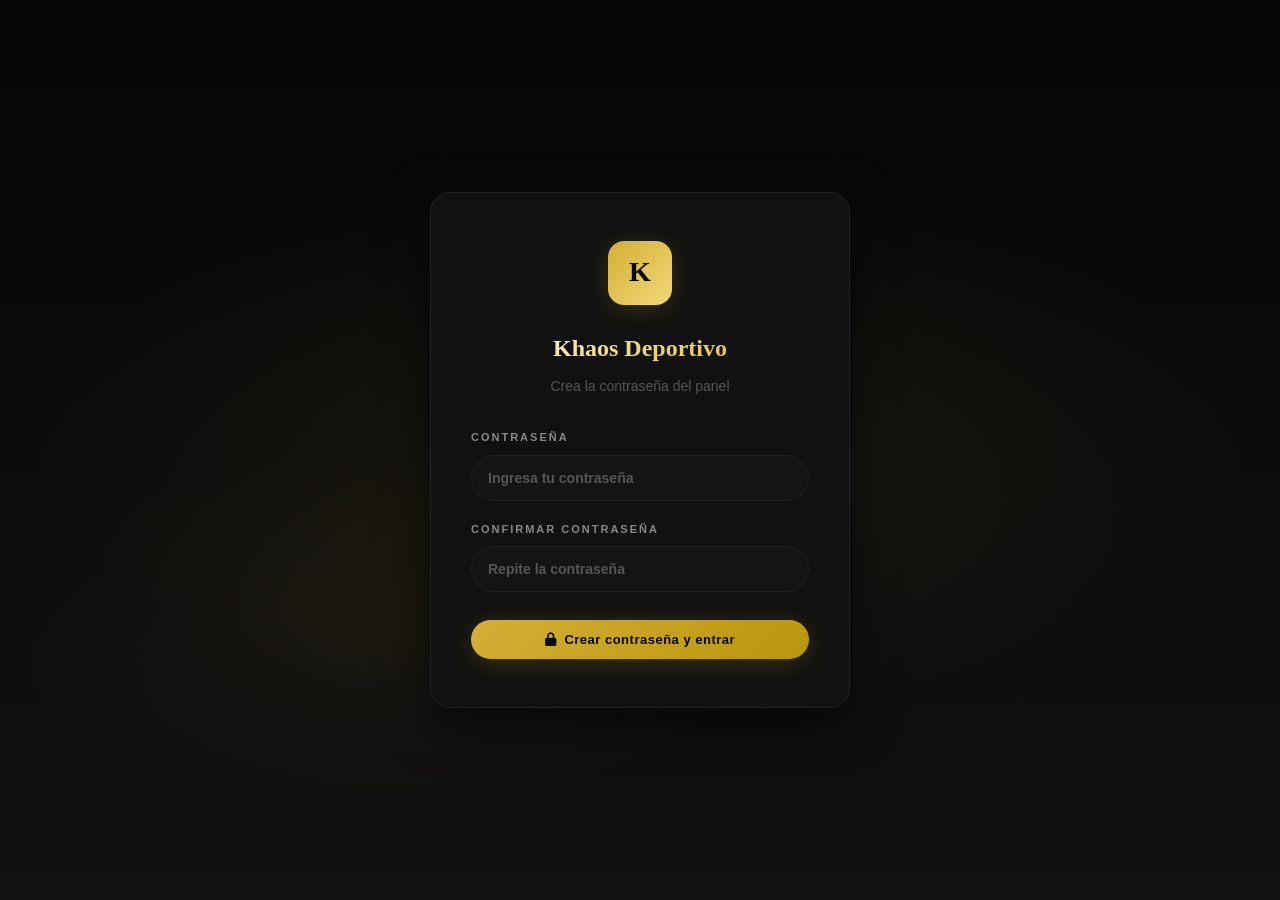
==== commit b453d166: "Add Cloudflare Worker config, fix asset exposure, update admin/site files - Add wrangler.toml, src/w" ====
--- a/admin.html
+++ b/admin.html
@@ -18,14 +18,18 @@
     <div class="login-card">
         <div class="login-logo">K</div>
         <h1>Khaos Deportivo</h1>
-        <p>Panel de Administración</p>
+        <p id="loginSubtitle">Panel de Administración</p>
         <div class="login-form">
             <div class="form-group">
                 <label>Contraseña</label>
                 <input type="password" class="form-input" id="loginPassword" placeholder="Ingresa tu contraseña" onkeypress="if(event.key==='Enter'){event.preventDefault();doLogin();}">
             </div>
+            <div class="form-group" id="loginConfirmGroup" style="display:none;">
+                <label>Confirmar contraseña</label>
+                <input type="password" class="form-input" id="loginPasswordConfirm" placeholder="Repite la contraseña" onkeypress="if(event.key==='Enter'){event.preventDefault();doLogin();}">
+            </div>
             <div class="login-error" id="loginError">Contraseña incorrecta. Intenta de nuevo.</div>
-            <button type="button" class="btn btn-primary login-btn" onclick="doLogin()"><i class="fas fa-lock"></i> Acceder al Panel</button>
+            <button type="button" class="btn btn-primary login-btn" onclick="doLogin()"><i class="fas fa-lock"></i> <span id="loginBtnText">Acceder al Panel</span></button>
         </div>
         <div class="login-hint" style="display:none;"></div>
     </div>
@@ -79,6 +83,7 @@
 
         <div class="content-area">
             <div id="view-dashboard">
+                <div id="publishBanner"></div>
                 <div class="stats-grid">
                     <div class="stat-card"><div class="stat-card-header"><div class="stat-card-icon gold"><i class="fas fa-box"></i></div></div><div class="stat-card-value" id="dashTotalProducts">0</div><div class="stat-card-label">Productos totales</div></div>
                     <div class="stat-card"><div class="stat-card-header"><div class="stat-card-icon blue"><i class="fas fa-user"></i></div></div><div class="stat-card-value" id="dashAdulto">0</div><div class="stat-card-label">Línea Adulto</div></div>
@@ -155,13 +160,41 @@
             <div id="view-orders" style="display:none"><div class="stats-grid" style="grid-template-columns:repeat(auto-fit,minmax(200px,1fr));"><div class="stat-card" style="padding:18px;"><div class="stat-card-value" style="font-size:26px;" id="orderTotal">0</div><div class="stat-card-label">Total Pedidos</div></div><div class="stat-card" style="padding:18px;"><div class="stat-card-value" style="font-size:26px;" id="orderPending">0</div><div class="stat-card-label">Pendientes</div></div><div class="stat-card" style="padding:18px;"><div class="stat-card-value" style="font-size:26px;" id="orderDelivered">0</div><div class="stat-card-label">Entregados</div></div><div class="stat-card" style="padding:18px;"><div class="stat-card-value" style="font-size:26px;" id="orderRevenue">$0</div><div class="stat-card-label">Ingresos</div></div></div><div class="card"><div class="toolbar"><div class="toolbar-left"><button class="btn btn-primary" onclick="openOrderModal()"><i class="fas fa-plus"></i> Nuevo Pedido</button></div></div><div id="ordersList"></div></div></div>
             <div id="view-coupons" style="display:none"><div class="stats-grid" style="grid-template-columns:repeat(auto-fit,minmax(160px,1fr));gap:16px;margin-bottom:20px;"><div class="stat-card" style="padding:14px 16px;"><div class="stat-card-value" style="font-size:22px;" id="couponTotal">0</div><div class="stat-card-label" style="font-size:11px;">Cupones</div></div><div class="stat-card" style="padding:14px 16px;"><div class="stat-card-value" style="font-size:22px;" id="couponActive">0</div><div class="stat-card-label" style="font-size:11px;">Activos</div></div><div class="stat-card" style="padding:14px 16px;"><div class="stat-card-value" style="font-size:22px;" id="couponUsed">0</div><div class="stat-card-label" style="font-size:11px;">Usados</div></div><div class="stat-card" style="padding:14px 16px;"><div class="stat-card-value" style="font-size:22px;" id="couponSaved">$0</div><div class="stat-card-label" style="font-size:11px;">Ahorrado</div></div></div><div class="card"><div class="toolbar"><div class="toolbar-left"><button class="btn btn-primary" onclick="openCouponModal()"><i class="fas fa-plus"></i> Nuevo Cupón</button></div></div><div class="table-wrap"><table class="data-table"><thead><tr><th>Código</th><th>Tipo</th><th>Valor</th><th>Mínimo</th><th>Usos</th><th>Vigencia</th><th>Estado</th><th>Acciones</th></tr></thead><tbody id="couponsTableBody"></tbody></table></div></div></div>
             <div id="view-inventory" style="display:none"><div id="inventoryAlerts"></div><div class="card"><div class="card-header"><h3><i class="fas fa-warehouse"></i> Inventario</h3></div><div class="card-body"><div class="table-wrap"><table class="data-table"><thead><tr><th>Producto</th><th>Categoría</th><th>Disponibles</th><th>Agotadas</th><th>Estado</th></tr></thead><tbody id="inventoryTableBody"></tbody></table></div></div></div></div>
-            <div id="view-analytics" style="display:none"><div class="chart-grid"><div class="chart-card"><h4>Tendencia</h4><div class="chart-container"><canvas id="chartTrend"></canvas></div></div><div class="chart-card"><h4>Por Línea</h4><div class="chart-container"><canvas id="chartLine"></canvas></div></div></div><div class="chart-grid" style="grid-template-columns:1fr;"><div class="chart-card"><h4>Precios</h4><div class="chart-container"><canvas id="chartPrices"></canvas></div></div></div></div>
+            <div id="view-analytics" style="display:none"><div id="analyticsPedidosSection"></div><div class="chart-grid"><div class="chart-card"><h4>Tendencia</h4><div class="chart-container"><canvas id="chartTrend"></canvas></div></div><div class="chart-card"><h4>Por Línea</h4><div class="chart-container"><canvas id="chartLine"></canvas></div></div></div><div class="chart-grid" style="grid-template-columns:1fr;"><div class="chart-card"><h4>Precios</h4><div class="chart-container"><canvas id="chartPrices"></canvas></div></div></div></div>
             <div id="view-settings" style="display:none"><div class="card" style="max-width:800px;"><div class="card-header"><h3><i class="fas fa-store"></i> Configuración</h3></div><div class="card-body" style="padding:24px;"><div class="settings-section"><h4>Información General</h4><div class="settings-row"><div class="settings-info"><h5>Nombre</h5></div><input type="text" class="form-input" id="settingStoreName" value="Khaos Deportivo" style="width:280px;"></div><div class="settings-row"><div class="settings-info"><h5>WhatsApp</h5></div><input type="text" class="form-input" id="settingWhatsapp" value="573105624563" style="width:280px;"></div><div class="settings-row"><div class="settings-info"><h5>Instagram</h5></div><input type="text" class="form-input" id="settingInstagram" value="https://www.instagram.com/khaosdeportivo" style="width:280px;"></div><div class="settings-row"><div class="settings-info"><h5>Facebook</h5></div><input type="text" class="form-input" id="settingFacebook" value="https://www.facebook.com/share/1Bkqc7LWJW/" style="width:280px;"></div></div><div class="settings-section"><h4>GitHub</h4><div class="settings-row"><div class="settings-info"><h5>Token</h5></div><div style="display:flex;gap:8px;flex-direction:column;align-items:flex-end;"><input type="password" class="form-input" id="settingGithubToken" placeholder="ghp_xxxx" style="width:280px;"><button class="btn btn-secondary btn-sm" onclick="saveGithubToken()" style="width:280px;"><i class="fas fa-save"></i> Guardar Token</button></div></div><div class="settings-row"><div class="settings-info"><h5>Estado</h5><p id="githubSyncStatus">No configurado</p></div><button class="btn btn-primary" id="githubSyncBtn" onclick="syncToGithub()" disabled><i class="fas fa-sync"></i> Sincronizar</button></div><div class="settings-row"><div class="settings-info"><h5>Última sync</h5><p id="githubLastSync">Nunca</p></div><button class="btn btn-ghost btn-sm" onclick="testGithubConnection()"><i class="fas fa-plug"></i> Probar</button></div></div><div style="display:flex;gap:10px;justify-content:flex-end;margin-top:24px;"><button class="btn btn-secondary" onclick="resetSettings()">Restaurar</button><button class="btn btn-primary" onclick="saveSettings()"><i class="fas fa-save"></i> Guardar</button></div></div></div></div>
         </div>
     </main>
 </div>
 
-<div class="modal-overlay" id="productModalOverlay"><div class="modal"><div class="modal-header"><h2 id="productModalTitle"><i class="fas fa-box"></i> Nuevo Producto</h2><button class="modal-close" onclick="closeProductModal()"><i class="fas fa-times"></i></button></div><div class="modal-body"><input type="hidden" id="editId"><div class="form-row"><div class="form-group"><label>Nombre <span class="required">*</span></label><input type="text" class="form-input" id="prodName"></div><div class="form-group"><label>Código <span class="required">*</span></label><input type="text" class="form-input" id="prodCode"></div></div><div class="form-row"><div class="form-group"><label>Categoría <span class="required">*</span></label><select class="form-select" id="prodCategory"><optgroup label="Sintética"><option value="sintetica-corta">Sintética Corta</option><option value="sintetica-bota">Sintética Bota</option></optgroup><optgroup label="Guayo"><option value="guayo-corto">Guayo Corto</option><option value="guayo-bota">Guayo Bota</option><option value="gc-tache-aluminio">GC Tache Aluminio</option><option value="gb-tache-aluminio">GB Tache Aluminio</option></optgroup><optgroup label="Futsal"><option value="futsal-corto">Futsal Corto</option><option value="futsal-bota">Futsal Bota</option></optgroup><optgroup label="Zapatillas"><option value="zapatillas-urbanas">Urbanas</option><option value="zapatillas-running">Running</option><option value="zapatillas-casual">Casual</option></optgroup><optgroup label="Accesorios"><option value="canilleras">Canilleras</option><option value="medias">Medias</option><option value="bolsos">Bolsos</option></optgroup><optgroup label="Niño"><option value="nino-sintetica-corta">Niño Sintética Corta</option><option value="nino-sintetica-bota">Niño Sintética Bota</option><option value="nino-guayo-corto">Niño Guayo Corto</option><option value="nino-guayo-bota">Niño Guayo Bota</option><option value="nino-futsal-corto">Niño Futsal Corto</option><option value="nino-futsal-bota">Niño Futsal Bota</option></optgroup></select></div><div class="form-group"><label>Badge</label><select class="form-select" id="prodBadge"><option value="">Ninguno</option><option value="bestseller">Más vendido</option><option value="new">Nuevo</option><option value="promo">Promoción</option><option value="lastunits">Últimas unidades</option><option value="limited">Edición limitada</option><option value="recommended">Recomendado</option><option value="clearance">Liquidación</option><option value="preorder">Preventa</option><option value="webonly">Exclusivo web</option></select></div></div><div class="form-row three"><div class="form-group"><label>Precio <span class="required">*</span></label><input type="number" class="form-input" id="prodPrice"></div><div class="form-group"><label>Precio anterior</label><input type="number" class="form-input" id="prodOldPrice"></div><div class="form-group"><label>URL imagen</label><input type="text" class="form-input" id="prodImage"></div></div><div class="form-group"><label>Descripción</label><textarea class="form-textarea" id="prodDesc"></textarea></div><div class="form-group"><label>Tallas</label><div class="sizes-editor" id="sizesEditor"></div><div class="size-legend"><span><div class="dot available"></div> Disponible</span><span><div class="dot out"></div> Agotado</span><span><div class="dot off"></div> No ofrecida</span></div></div></div><div class="modal-footer"><button class="btn btn-secondary" onclick="closeProductModal()">Cancelar</button><button class="btn btn-primary" onclick="saveProduct()"><i class="fas fa-save"></i> Guardar</button></div></div></div>
+<div class="modal-overlay" id="productModalOverlay"><div class="modal product-modal" style="max-width:1080px;"><div class="modal-header"><h2 id="productModalTitle"><i class="fas fa-box"></i> Nuevo Producto</h2><button class="modal-close" onclick="closeProductModal()"><i class="fas fa-times"></i></button></div><div class="modal-body"><input type="hidden" id="editId">
+<div class="product-modal-grid">
+  <div class="product-modal-form">
+    <div class="form-row"><div class="form-group"><label>Nombre <span class="required">*</span></label><input type="text" class="form-input" id="prodName"></div><div class="form-group"><label>Código <span class="required">*</span></label><input type="text" class="form-input" id="prodCode"></div></div>
+    <div class="form-row"><div class="form-group"><label>Categoría <span class="required">*</span></label><select class="form-select" id="prodCategory"><optgroup label="Sintética"><option value="sintetica-corta">Sintética Corta</option><option value="sintetica-bota">Sintética Bota</option></optgroup><optgroup label="Guayo"><option value="guayo-corto">Guayo Corto</option><option value="guayo-bota">Guayo Bota</option><option value="gc-tache-aluminio">GC Tache Aluminio</option><option value="gb-tache-aluminio">GB Tache Aluminio</option></optgroup><optgroup label="Futsal"><option value="futsal-corto">Futsal Corto</option><option value="futsal-bota">Futsal Bota</option></optgroup><optgroup label="Zapatillas"><option value="zapatillas-urbanas">Urbanas</option><option value="zapatillas-running">Running</option><option value="zapatillas-casual">Casual</option></optgroup><optgroup label="Accesorios"><option value="canilleras">Canilleras</option><option value="medias">Medias</option><option value="bolsos">Bolsos</option></optgroup><optgroup label="Niño"><option value="nino-sintetica-corta">Niño Sintética Corta</option><option value="nino-sintetica-bota">Niño Sintética Bota</option><option value="nino-guayo-corto">Niño Guayo Corto</option><option value="nino-guayo-bota">Niño Guayo Bota</option><option value="nino-futsal-corto">Niño Futsal Corto</option><option value="nino-futsal-bota">Niño Futsal Bota</option></optgroup></select></div><div class="form-group"><label>Badge</label><select class="form-select" id="prodBadge"><option value="">Ninguno</option><option value="bestseller">Más vendido</option><option value="new">Nuevo</option><option value="promo">Promoción</option><option value="lastunits">Últimas unidades</option><option value="limited">Edición limitada</option><option value="recommended">Recomendado</option><option value="clearance">Liquidación</option><option value="preorder">Preventa</option><option value="webonly">Exclusivo web</option></select></div></div>
+    <div class="form-row"><div class="form-group"><label>Precio <span class="required">*</span></label><input type="number" class="form-input" id="prodPrice"></div><div class="form-group"><label>Precio anterior</label><input type="number" class="form-input" id="prodOldPrice"></div></div>
+    <div class="form-group"><label>Descripción</label><textarea class="form-textarea" id="prodDesc"></textarea></div>
+    <div class="form-group"><label>Tallas</label><div class="sizes-editor" id="sizesEditor"></div><div class="size-legend"><span><div class="dot available"></div> Disponible</span><span><div class="dot out"></div> Agotado</span><span><div class="dot off"></div> No ofrecida</span></div></div>
+    <div class="form-group">
+      <label>Imágenes del producto</label>
+      <div class="image-dropzone" id="imageDropzone">
+        <input type="file" id="imageFileInput" accept="image/*" multiple style="display:none">
+        <i class="fas fa-cloud-upload-alt"></i>
+        <p>Arrastra imágenes aquí, o haz clic para elegir archivos</p>
+        <span class="image-dropzone-hint">Se comprimen automáticamente para que la página cargue rápido</span>
+      </div>
+      <div class="image-url-add">
+        <input type="text" class="form-input" id="prodImageUrlInput" placeholder="O pega una URL de imagen y presiona Enter">
+      </div>
+      <div class="image-thumb-grid" id="imageThumbGrid"></div>
+      <div class="image-hint-empty" id="imageHintEmpty" style="display:none;">Sin imágenes todavía — el producto se verá con un marcador genérico en la tienda.</div>
+    </div>
+  </div>
+  <div class="product-modal-preview">
+    <div class="preview-label"><i class="fas fa-eye"></i> Así se ve en tu tienda</div>
+    <div class="storefront-preview" id="productPreviewCard"></div>
+  </div>
+</div>
+</div><div class="modal-footer"><button class="btn btn-secondary" onclick="closeProductModal()">Cancelar</button><button class="btn btn-primary" onclick="saveProduct()"><i class="fas fa-save"></i> Guardar</button></div></div></div>
 
 <div class="modal-overlay" id="importModalOverlay"><div class="modal"><div class="modal-header"><h2>Importar</h2><button class="modal-close" onclick="closeImportModal()"><i class="fas fa-times"></i></button></div><div class="modal-body"><textarea class="form-textarea" id="importText" style="min-height:200px;"></textarea></div><div class="modal-footer"><button class="btn btn-secondary" onclick="closeImportModal()">Cancelar</button><button class="btn btn-primary" onclick="doImport()">Importar</button></div></div></div>
 
@@ -181,6 +214,7 @@
 <script src="js/admin-b.js"></script>
 <script src="js/admin-categories.js"></script>
 <script src="js/admin-promo-gift.js"></script>
+<script src="js/admin-images.js"></script>
 
 <script>
 (function(){
@@ -200,30 +234,45 @@
     console.log('[Khaos] Productos:', list.length);
   }
   function load(){
-    try{
-      var s=localStorage.getItem('khaos_admin_products');
-      if(s){ var p=JSON.parse(s); if(Array.isArray(p)&&p.length>0){ applyProducts(p); if(p.length>=5) return; } }
-    }catch(e){}
-    fetch('productos.json?t='+Date.now(),{cache:'no-store'})
+    // Fuente de verdad: la base de datos real, vía la misma API que usa la tienda.
+    // Esto es lo que de verdad está publicado, así que también marca la
+    // "foto" contra la que se compara el estado Publicado/Sin publicar.
+    fetch('/api/productos',{cache:'no-store'})
       .then(function(r){ return r.json(); })
       .then(function(d){
         var list=Array.isArray(d)?d:(d.productos||[]);
+        if(!list.length) throw new Error('empty');
         if(d.cupones){ try{ coupons=d.cupones; }catch(e){} window.coupons=d.cupones; }
         applyProducts(list);
-        if(typeof showToast==='function'&&list.length) showToast('Catálogo: '+list.length+' productos','success');
+        try{ if(window.PublishStatus) PublishStatus.markPublished(list); }catch(e){}
+        if(typeof showToast==='function') showToast('Catálogo: '+list.length+' productos','success');
       })
       .catch(function(){
-        fetch('https://raw.githubusercontent.com/khaosdeportivo/khaosdeportivo/main/productos.json?t='+Date.now(),{cache:'no-store'})
+        // Sin conexión a la base de datos: usar lo último visto en este navegador
+        try{
+          var s=localStorage.getItem('khaos_admin_products');
+          if(s){ var p=JSON.parse(s); if(Array.isArray(p)&&p.length>0){ applyProducts(p); return; } }
+        }catch(e){}
+        fetch('productos.json?t='+Date.now(),{cache:'no-store'})
           .then(function(r){ return r.json(); })
           .then(function(d){
             var list=Array.isArray(d)?d:(d.productos||[]);
+            if(d.cupones){ try{ coupons=d.cupones; }catch(e){} window.coupons=d.cupones; }
             applyProducts(list);
-          }).catch(function(e){ console.warn(e); });
+          })
+          .catch(function(){
+            fetch('https://raw.githubusercontent.com/khaosdeportivo/khaosdeportivo/main/productos.json?t='+Date.now(),{cache:'no-store'})
+              .then(function(r){ return r.json(); })
+              .then(function(d){
+                var list=Array.isArray(d)?d:(d.productos||[]);
+                applyProducts(list);
+              }).catch(function(e){ console.warn(e); });
+          });
       });
   }
   var t=0,id=setInterval(function(){ t++; if(typeof renderTable==='function'||t>60){ clearInterval(id); load(); } },150);
 })();
 </script>
-
+<script src="js/admin-hotfix.js"></script>
 </body>
 </html>
--- a/css/admin.css
+++ b/css/admin.css
@@ -874,3 +874,73 @@
 
 /* Botón de orientación dentro del menú más opciones */
 /* orientationBtn removed - dead code */
+
+/* ============================================================
+   REDISEÑO PANEL — banners de estado, subida de imágenes,
+   vista previa en vivo y estado Publicado/Sin publicar
+   ============================================================ */
+
+/* ---- Banner de estado de publicación (Dashboard) ---- */
+.publish-banner { display:flex; align-items:center; justify-content:space-between; gap:14px; padding:14px 20px; border-radius:var(--r-lg); margin-bottom:14px; font-size:13px; font-weight:700; flex-wrap:wrap; border:1px solid var(--stone); }
+.publish-banner.dirty { background:rgba(245,158,11,0.08); border-color:rgba(245,158,11,0.25); color:var(--warning); }
+.publish-banner.dirty i { margin-right:8px; }
+.publish-banner.clean { background:rgba(34,197,94,0.08); border-color:rgba(34,197,94,0.25); color:var(--success); }
+.publish-banner.warn { background:rgba(239,68,68,0.08); border-color:rgba(239,68,68,0.25); color:var(--danger); }
+.publish-banner strong { color:inherit; }
+
+/* ---- Badges Publicado / Sin publicar (lista de productos) ---- */
+.badge-published { background:rgba(34,197,94,0.1); color:var(--success); border:1px solid rgba(34,197,94,0.2); font-size:10px; padding:3px 10px; }
+.badge-unpublished { background:rgba(245,158,11,0.1); color:var(--warning); border:1px solid rgba(245,158,11,0.2); font-size:10px; padding:3px 10px; }
+
+/* ---- Aviso de imagen en Google Drive (lista de productos) ---- */
+.product-thumb-wrap { position:relative; flex-shrink:0; }
+.drive-warning-badge { position:absolute; bottom:-4px; right:-4px; width:18px; height:18px; border-radius:50%; background:var(--danger); color:#fff; display:flex; align-items:center; justify-content:center; font-size:9px; border:2px solid var(--charcoal); }
+
+/* ---- Modal de producto: layout de dos columnas ---- */
+.product-modal-grid { display:grid; grid-template-columns:1.35fr 0.95fr; gap:28px; align-items:start; }
+.product-modal-preview { position:sticky; top:0; }
+.preview-label { font-size:11px; font-weight:800; text-transform:uppercase; letter-spacing:1px; color:var(--fog); margin-bottom:10px; display:flex; align-items:center; gap:8px; }
+.preview-label i { color:var(--gold); }
+@media (max-width: 860px) {
+    .product-modal-grid { grid-template-columns:1fr; }
+    .product-modal-preview { position:static; }
+}
+
+/* ---- Zona de arrastrar-y-soltar imágenes ---- */
+.image-dropzone { border:2px dashed var(--ash); border-radius:var(--r-lg); padding:28px 20px; text-align:center; cursor:pointer; transition:all .3s var(--ease); background:var(--graphite); }
+.image-dropzone:hover, .image-dropzone.dragover { border-color:var(--gold); background:var(--gold-glow); }
+.image-dropzone i { font-size:26px; color:var(--gold); margin-bottom:10px; display:block; }
+.image-dropzone p { font-size:13px; font-weight:700; color:var(--silver); margin:0 0 4px; }
+.image-dropzone-hint { font-size:11px; color:var(--fog); }
+.image-url-add { margin-top:10px; }
+.image-hint-empty { font-size:12px; color:var(--fog); padding:10px 2px; }
+
+/* ---- Grid de miniaturas ---- */
+.image-thumb-grid { display:grid; grid-template-columns:repeat(auto-fill, minmax(96px, 1fr)); gap:10px; margin-top:14px; }
+.image-thumb { position:relative; aspect-ratio:1/1; border-radius:var(--r-md); overflow:hidden; border:2px solid var(--stone); cursor:grab; background:var(--graphite); transition:all .25s var(--ease); }
+.image-thumb.cover { border-color:var(--gold); box-shadow:0 0 0 1px var(--gold); }
+.image-thumb.dragging { opacity:0.4; }
+.image-thumb.drag-over { border-color:var(--gold-light); transform:scale(1.04); }
+.image-thumb img { width:100%; height:100%; object-fit:cover; display:block; pointer-events:none; }
+.image-thumb-cover-tag { position:absolute; top:4px; left:4px; background:var(--gold); color:var(--void); font-size:9px; font-weight:800; padding:2px 6px; border-radius:20px; display:flex; align-items:center; gap:3px; }
+.image-thumb-drive-warning { position:absolute; top:4px; right:4px; width:18px; height:18px; border-radius:50%; background:var(--danger); color:#fff; display:flex; align-items:center; justify-content:center; font-size:9px; }
+.image-thumb-actions { position:absolute; inset:auto 0 0 0; display:flex; justify-content:center; gap:6px; padding:6px; background:linear-gradient(to top, rgba(0,0,0,0.85), transparent); opacity:0; transition:opacity .25s; }
+.image-thumb:hover .image-thumb-actions { opacity:1; }
+.image-thumb-actions button { width:26px; height:26px; border-radius:50%; border:none; background:rgba(255,255,255,0.15); color:#fff; cursor:pointer; display:flex; align-items:center; justify-content:center; font-size:11px; transition:all .2s; }
+.image-thumb-actions button:hover { background:var(--gold); color:var(--void); }
+
+/* ---- Vista previa en vivo: replica la tarjeta real de la tienda ---- */
+.storefront-preview { background:var(--void); border-radius:var(--r-lg); padding:18px; border:1px solid var(--stone); }
+.storefront-preview .product-card { background:var(--charcoal); border:1px solid var(--stone); border-radius:var(--r-lg); overflow:hidden; position:relative; }
+.storefront-preview .product-card-badge { position:absolute; top:14px; left:14px; z-index:2; padding:5px 12px; border-radius:50px; font-size:9px; font-weight:800; letter-spacing:1px; text-transform:uppercase; }
+.storefront-preview .product-card-img-wrap { position:relative; width:100%; aspect-ratio:4/3; overflow:hidden; background:linear-gradient(135deg,#1a1a2e,#16213e,#0f3460); display:flex; align-items:center; justify-content:center; }
+.storefront-preview .product-card-img { width:100%; height:100%; object-fit:cover; }
+.storefront-preview .preview-img-placeholder { color:var(--fog); font-size:32px; }
+.storefront-preview .product-card-info { padding:18px; }
+.storefront-preview .product-card-category { font-size:9px; font-weight:800; letter-spacing:2px; text-transform:uppercase; color:var(--gold); margin-bottom:6px; }
+.storefront-preview .product-card-name { font-size:15px; font-weight:700; color:var(--white); line-height:1.4; margin-bottom:5px; }
+.storefront-preview .product-card-code { font-size:11px; color:var(--fog); font-family:var(--font-mono); margin-bottom:12px; }
+.storefront-preview .product-card-price-row { display:flex; align-items:baseline; gap:8px; flex-wrap:wrap; }
+.storefront-preview .product-card-price { font-size:19px; font-weight:900; color:var(--gold-light); }
+.storefront-preview .product-card-old-price { font-size:12px; color:var(--fog); text-decoration:line-through; }
+.storefront-preview .product-card-discount { font-size:10px; font-weight:800; color:var(--danger); background:rgba(239,68,68,0.1); padding:2px 7px; border-radius:20px; }
